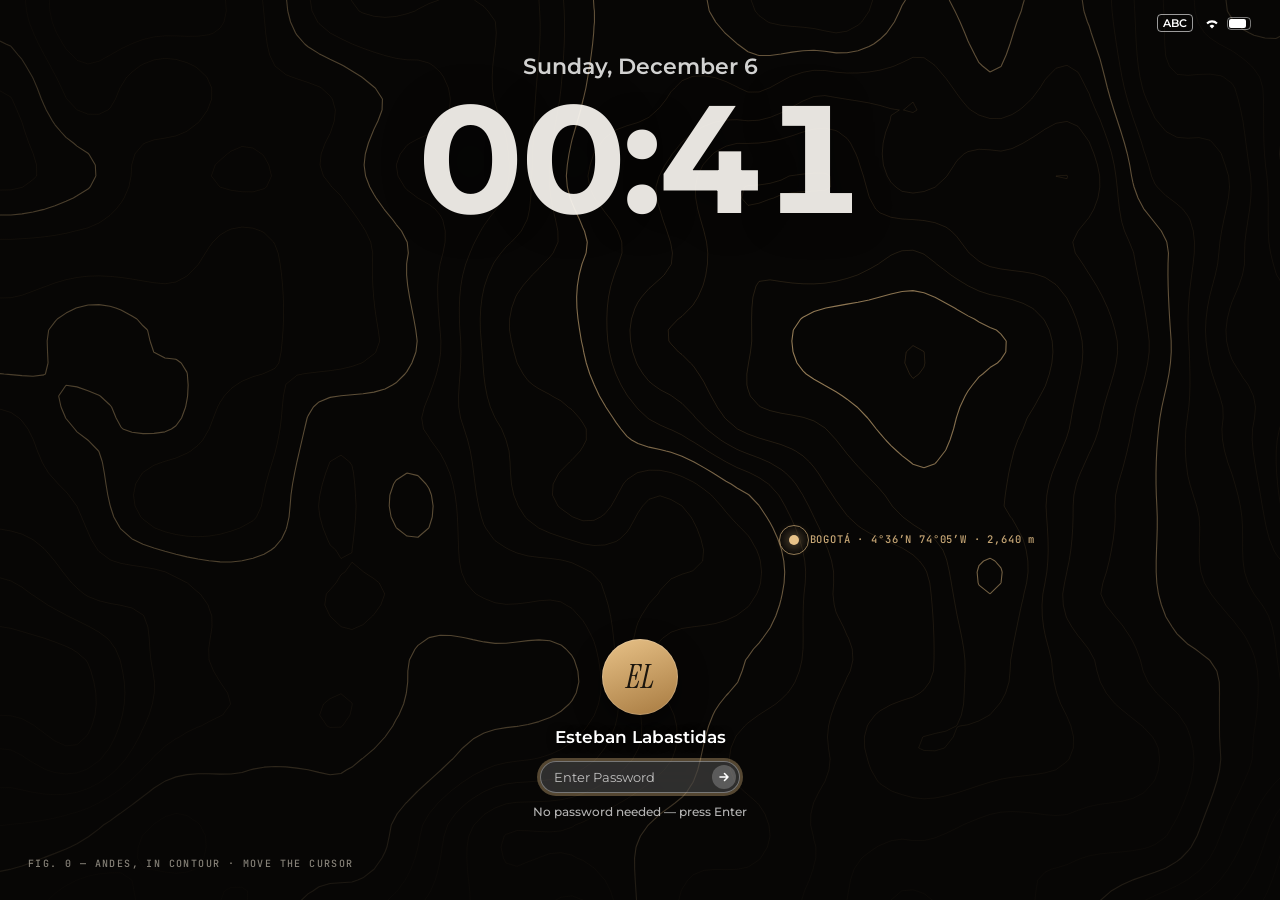
==== index.html @ fd1cfbb1 "feat(os): §2.1 macOS login over Andes contours js/lock.js ports the reference login: value-noise fbm" ====
<!doctype html>
<html lang="en">
<head>
<meta charset="utf-8">
<meta name="viewport" content="width=device-width, initial-scale=1, viewport-fit=cover">
<title>Esteban Labastidas</title>
<meta name="description" content="Esteban Labastidas — economist, banker, builder. Strategy & Investor Relations at Grupo Aval, inflation forecasting research and projects, as a macOS-style desktop.">
<meta name="theme-color" content="#0b0a08">
<link rel="preconnect" href="https://fonts.googleapis.com">
<link rel="preconnect" href="https://fonts.gstatic.com" crossorigin>
<link rel="stylesheet" href="https://fonts.googleapis.com/css2?family=Instrument+Serif:ital@0;1&family=Montserrat:wght@400;500;600;700&family=JetBrains+Mono:wght@400;500&family=Archivo:wdth,wght@100..125,400..700&display=swap">
<script>try{if(sessionStorage.getItem('eos.unlocked'))document.documentElement.classList.add('unlocked')}catch(e){}</script>
<link rel="stylesheet" href="css/os.css">
<link rel="stylesheet" href="css/apps.css">
<script defer src="assets/data/content.js"></script>
<script defer src="js/os.js"></script>
<script defer src="js/wallpaper.js"></script>
<script defer src="js/lock.js"></script>
</head>
<body>

<div class="wall" aria-hidden="true">
  <canvas id="city"></canvas>
  <img id="wallimg" alt="" decoding="async" fetchpriority="low"
    srcset="assets/img/wallpaper-900.webp 900w, assets/img/wallpaper-1440.webp 1440w, assets/img/wallpaper-2560.webp 2560w"
    sizes="100vw" src="assets/img/wallpaper.jpg">
  <div class="wdim"></div>
  <div class="grain" id="grain"></div>
</div>
<p class="wcap">Bogotá · black &amp; white<br>Photo <a href="https://commons.wikimedia.org/wiki/File:Bogot%C3%A1,_Monserrate,_2023-06_CN-02.jpg" target="_blank" rel="noopener">© Steffen Schmitz</a> · <a href="https://creativecommons.org/licenses/by-sa/4.0/" target="_blank" rel="noopener">CC BY-SA 4.0</a></p>

<div class="lock" id="lock" role="dialog" aria-modal="true" aria-label="Login screen. Press Enter to open." tabindex="-1">
  <canvas id="topo" aria-hidden="true"></canvas>
  <div class="lk-vig"></div>
  <div class="lk-mark" id="lkmark" aria-hidden="true"><i></i><span>BOGOTÁ · 4°36′N 74°05′W · 2,640 m</span></div>
  <div class="lk-stat" aria-hidden="true"><span><b class="lk-kb">ABC</b><svg width="16" height="12" viewBox="0 0 16 12"><path d="M8 11.5 5.6 9a3.4 3.4 0 0 1 4.8 0L8 11.5Zm-4.2-4.3L2.3 5.7a8 8 0 0 1 11.4 0l-1.5 1.5a5.9 5.9 0 0 0-8.4 0Z" fill="#fff"/></svg><svg width="27" height="13" viewBox="0 0 27 13"><rect x=".5" y=".5" width="23" height="12" rx="3.5" fill="none" stroke="#fff" opacity=".45"/><rect x="2" y="2" width="17" height="9" rx="2" fill="#fff"/></svg></span></div>
  <div class="lk-clock">
    <p class="lk-date" id="lkdate">—</p>
    <p class="lk-time" id="lktime">--:--</p>
  </div>
  <form class="lk-login" id="lklogin" autocomplete="off">
    <div class="lk-ava" aria-hidden="true">EL</div>
    <p class="lk-name">Esteban Labastidas</p>
    <div class="lk-pw">
      <label for="lkpw" class="sr">Password</label>
      <input id="lkpw" type="password" placeholder="Enter Password" aria-describedby="lkhint">
      <button type="submit" aria-label="Log in"><svg width="12" height="12" viewBox="0 0 12 12" aria-hidden="true"><path d="M2 6h8M6.5 2.5 10 6l-3.5 3.5" fill="none" stroke="currentColor" stroke-width="1.6" stroke-linecap="round" stroke-linejoin="round"/></svg></button>
    </div>
    <p class="lk-hint" id="lkhint">No password needed — press Enter</p>
  </form>
  <p class="lk-cap" aria-hidden="true">fig. 0 — Andes, in contour · move the cursor</p>
</div>

<header class="menubar">
  <div class="l">
    <div class="mb logo" data-menu tabindex="0" role="button" aria-haspopup="menu" aria-label="EL menu">EL
      <div class="menu" role="menu">
        <button data-open="about">About Esteban</button>
        <a data-cv href="assets/docs/CV_Esteban_Labastidas.pdf" target="_blank" rel="noopener">Download CV <kbd>PDF</kbd></a>
        <hr><button data-spot>Search… <kbd>⌘K</kbd></button>
        <hr><button data-closeall>Close all windows</button>
        <hr><button data-lock>Lock Screen <kbd>⌃⌘Q</kbd></button>
      </div>
    </div>
    <nav class="mnav" id="mnav" aria-label="Pages"></nav>
    <div class="mb more" data-menu tabindex="0" role="button" aria-haspopup="menu">Pages ▾
      <div class="menu" id="gomenu" role="menu"></div>
    </div>
  </div>
  <div class="r">
    <span class="st mkt" id="mbmkt"></span>
    <button class="mb st" data-spot aria-label="Search"><svg width="14" height="14" viewBox="0 0 14 14" aria-hidden="true"><circle cx="6" cy="6" r="4.5" fill="none" stroke="currentColor" stroke-width="1.5"/><path d="M9.5 9.5 13 13" stroke="currentColor" stroke-width="1.5" stroke-linecap="round"/></svg></button>
    <span class="st" aria-hidden="true"><svg width="16" height="12" viewBox="0 0 16 12"><path d="M8 11.5 5.6 9a3.4 3.4 0 0 1 4.8 0L8 11.5Zm-4.2-4.3L2.3 5.7a8 8 0 0 1 11.4 0l-1.5 1.5a5.9 5.9 0 0 0-8.4 0Z" fill="currentColor"/></svg></span>
    <span class="st" id="clock">—</span>
  </div>
</header>

<main id="wins"></main>

<div class="home" aria-label="Home screen">
  <div class="hstat"><span id="hclock">—</span><span style="display:flex;gap:6px;align-items:center" aria-hidden="true"><svg width="16" height="12" viewBox="0 0 16 12"><path d="M8 11.5 5.6 9a3.4 3.4 0 0 1 4.8 0L8 11.5Zm-4.2-4.3L2.3 5.7a8 8 0 0 1 11.4 0l-1.5 1.5a5.9 5.9 0 0 0-8.4 0Z" fill="currentColor"/></svg><svg width="25" height="12" viewBox="0 0 27 13"><rect x=".5" y=".5" width="23" height="12" rx="3.5" fill="none" stroke="currentColor" opacity=".5"/><rect x="2" y="2" width="17" height="9" rx="2" fill="currentColor"/></svg></span></div>
  <div class="hwid">
    <h2>Esteban<br><em>Labastidas</em></h2>
    <p>Economist · banker · builder. Strategy &amp; Investor Relations at Grupo Aval, Bogotá.</p>
    <div class="mk" id="hmkt"></div>
  </div>
  <div class="apps" id="happs"></div>
</div>

<nav class="dock" id="dock" aria-label="Dock"></nav>

<div class="hint" id="hint">Every page is in the menu bar and the Dock · search with <kbd>⌘K</kbd></div>

<div class="spot" id="spot" role="dialog" aria-modal="true" aria-label="Search">
  <div class="box">
    <div class="q"><svg width="20" height="20" viewBox="0 0 14 14" aria-hidden="true"><circle cx="6" cy="6" r="4.5" fill="none" stroke="currentColor" stroke-width="1.3"/><path d="M9.5 9.5 13 13" stroke="currentColor" stroke-width="1.3" stroke-linecap="round"/></svg><input id="spotq" placeholder="Search papers, projects, roles…" autocomplete="off" aria-label="Search" aria-controls="spotr"></div>
    <ul id="spotr" role="listbox" aria-label="Results"></ul>
  </div>
</div>

</body>
</html>
---- css/os.css ----
/* estebanOS — desktop shell: tokens, wallpaper, menubar, dock, windows, spotlight, phone home.
   Per-app styles live in apps.css. */
:root{
  --ink:#0b0a08;          /* obsidian ground */
  --ink-2:#14120f;
  --text:#ece5d6;         /* cream */
  --text-2:rgba(236,229,214,.68);
  --text-3:rgba(236,229,214,.44);
  --line:rgba(236,229,214,.10);
  --amber:#c79a5e;
  --amber-hi:#e8c288;
  --ox:#b04a56;
  --navy:#16243d;
  --sage:#5e7766;
  --win:rgba(26,24,21,.82);
  --side:rgba(36,33,29,.62);
  --display:"Instrument Serif", Georgia, serif;
  --ui:"Montserrat", -apple-system, "Helvetica Neue", Arial, sans-serif;
  --mono:"JetBrains Mono", ui-monospace, Menlo, monospace;
  --wide:"Archivo", "Helvetica Neue", Arial, sans-serif;
  color-scheme:dark;
}
*{box-sizing:border-box}
[hidden]{display:none!important}
html,body{height:100%}
body{margin:0;background:var(--ink);color:var(--text);font:13px/1.5 var(--ui);-webkit-font-smoothing:antialiased;overflow:hidden}
a{color:inherit}
button{font:inherit;color:inherit}
:focus-visible{outline:2px solid var(--amber);outline-offset:2px}
::selection{background:var(--amber);color:var(--ink)}
.sr{position:absolute;width:1px;height:1px;overflow:hidden;clip:rect(0 0 0 0)}

/* ── wallpaper: Bogotá in black & white ── */
.wall{position:fixed;inset:0;overflow:hidden;background:#111}
.wall canvas,.wall img{position:absolute;inset:0;width:100%;height:100%;display:block}
.wall img{object-fit:cover;object-position:50% 62%;opacity:0;transition:opacity .4s}
.wall img.on{opacity:1}
.wall .wdim{position:absolute;inset:0;background:
  linear-gradient(180deg,rgba(0,0,0,.55) 0%,rgba(0,0,0,.30) 35%,rgba(0,0,0,.42) 70%,rgba(0,0,0,.72) 100%),
  radial-gradient(120% 90% at 50% 45%,transparent 40%,rgba(0,0,0,.55) 100%)}
.wall .grain{position:absolute;inset:-160px;background-repeat:repeat;pointer-events:none;will-change:transform}
.wcap{position:fixed;z-index:1;margin:0;left:max(18px, env(safe-area-inset-left,0px));bottom:14px;font:500 10px/1.7 var(--mono);letter-spacing:.14em;text-transform:uppercase;color:rgba(255,255,255,.6)}
.wcap a{text-decoration:none;pointer-events:auto}
.wcap a:hover{color:rgba(255,255,255,.75)}

/* ── login: macOS-style, over generative contours of the Andes ── */
.unlocked .lock{display:none}
.lock{position:fixed;inset:0;z-index:9999;background:#070605;overflow:hidden;color:#fff;user-select:none;touch-action:none;outline:none;
  transition:opacity .7s ease, transform .8s cubic-bezier(.2,.8,.2,1), filter .7s}
.lock.up{transform:scale(1.08);opacity:0;filter:blur(8px);pointer-events:none}
.lock canvas{position:absolute;inset:0;width:100%;height:100%}
.lk-vig{position:absolute;inset:0;pointer-events:none;background:radial-gradient(70% 60% at 50% 38%,transparent 0%,rgba(7,6,5,.35) 70%,rgba(7,6,5,.8) 100%)}
.lk-stat{position:absolute;top:0;left:0;right:0;z-index:2;display:flex;justify-content:flex-end;align-items:center;font:600 14px var(--ui);
  padding:calc(14px + env(safe-area-inset-top,0px)) max(26px, env(safe-area-inset-right,0px)) 0 max(26px, env(safe-area-inset-left,0px))}
.lk-stat span{display:flex;gap:7px;align-items:center}
.lk-kb{font:600 11px var(--ui);padding:1px 5px;border-radius:4px;border:1px solid rgba(255,255,255,.6);margin-right:4px}
.lk-clock{position:absolute;z-index:2;left:0;right:0;top:calc(env(safe-area-inset-top,0px) + 6svh);display:grid;justify-items:center;text-align:center}
.lk-date{margin:0 0 2px;font:600 clamp(17px,2.4svh,24px)/1.2 var(--ui);color:rgba(255,255,255,.82)}
.lk-time{margin:0;font:700 min(clamp(88px,17svh,190px),28vw)/1 var(--ui);letter-spacing:-.03em;color:rgba(255,252,246,.9);font-variant-numeric:tabular-nums;text-shadow:0 2px 40px rgba(0,0,0,.4)}
.lk-mark{position:absolute;z-index:1;pointer-events:none}
.lk-mark i{position:absolute;left:-5px;top:-5px;width:10px;height:10px;border-radius:50%;background:var(--amber-hi);box-shadow:0 0 14px var(--amber-hi)}
.lk-mark i::after{content:"";position:absolute;inset:-10px;border-radius:50%;border:1px solid rgba(232,194,136,.6);animation:ring 2.4s ease-out infinite}
@keyframes ring{from{transform:scale(.4);opacity:1}to{transform:scale(2.2);opacity:0}}
.lk-mark span{position:absolute;left:16px;top:-8px;white-space:nowrap;font:500 10.5px var(--mono);letter-spacing:.08em;color:rgba(232,194,136,.85)}
.lk-cap{position:absolute;z-index:2;left:max(28px, env(safe-area-inset-left,0px));bottom:calc(30px + env(safe-area-inset-bottom,0px));margin:0;font:500 10px var(--mono);letter-spacing:.14em;color:rgba(236,229,214,.55);text-transform:uppercase}
.lk-login{position:absolute;z-index:2;left:50%;bottom:calc(9svh + env(safe-area-inset-bottom,0px));transform:translateX(-50%);display:grid;justify-items:center;gap:10px;margin:0}
.lk-ava{width:76px;height:76px;border-radius:50%;display:grid;place-items:center;font:italic 400 32px/1 var(--display);color:#1b150d;
  background:linear-gradient(160deg,#e8c288,#a77a40);box-shadow:0 0 0 1px rgba(255,255,255,.18) inset,0 10px 30px rgba(0,0,0,.45)}
.lk-name{margin:2px 0 4px;font:600 17px var(--ui);text-shadow:0 1px 8px rgba(0,0,0,.6)}
.lk-pw{position:relative;width:200px}
.lk-pw input{all:unset;box-sizing:border-box;width:100%;height:32px;padding:0 38px 0 14px;border-radius:16px;font:400 13px var(--ui);color:#fff;
  background:rgba(255,255,255,.16);backdrop-filter:blur(20px);-webkit-backdrop-filter:blur(20px);box-shadow:0 0 0 1px rgba(255,255,255,.12) inset}
.lk-pw input::placeholder{color:rgba(255,255,255,.7)}
.lk-pw input:focus{box-shadow:0 0 0 1px rgba(255,255,255,.35) inset,0 0 0 3px rgba(232,194,136,.35)}
.lk-pw button{all:unset;position:absolute;right:4px;top:4px;width:24px;height:24px;border-radius:50%;display:grid;place-items:center;cursor:pointer;
  background:rgba(255,255,255,.22);color:#fff}
.lk-pw button:hover{background:rgba(255,255,255,.35)}
.lk-pw button:focus-visible{outline:2px solid var(--amber-hi)}
.lk-hint{margin:2px 0 0;font:500 11.5px var(--ui);color:rgba(255,255,255,.7)}
@media (max-width:899px){ .lk-cap{display:none} }

/* ── menubar ── */
.menubar{position:fixed;top:0;left:0;right:0;z-index:900;height:28px;display:flex;align-items:center;justify-content:space-between;gap:12px;
  padding-left:max(14px, env(safe-area-inset-left,0px));padding-right:max(14px, env(safe-area-inset-right,0px));padding-top:env(safe-area-inset-top,0px);box-sizing:content-box;
  background:rgba(20,18,15,.55);backdrop-filter:blur(30px) saturate(1.6);-webkit-backdrop-filter:blur(30px) saturate(1.6);font-size:13px;font-weight:500}
.menubar .l,.menubar .r{display:flex;align-items:center;gap:2px;white-space:nowrap}
.mb{background:none;border:0;padding:3px 9px;border-radius:5px;cursor:default;position:relative}
.mb:hover,.mb.open{background:rgba(255,255,255,.12)}
.mb.logo{font-family:var(--display);font-style:italic;font-size:17px;line-height:1;padding:2px 10px;color:var(--amber-hi)}
.mb.logo .menu{font:400 13px/1.5 var(--ui);color:var(--text)}
.menu{position:absolute;top:26px;left:0;min-width:230px;padding:5px;border-radius:9px;background:rgba(36,33,29,.9);backdrop-filter:blur(30px);-webkit-backdrop-filter:blur(30px);
  border:1px solid rgba(255,255,255,.1);box-shadow:0 20px 50px rgba(0,0,0,.5);display:none;text-align:left;font-weight:400}
.mb.open .menu{display:block}
.menu a,.menu button{display:flex;justify-content:space-between;gap:20px;width:100%;padding:4px 10px;border-radius:5px;text-decoration:none;background:none;border:0;cursor:default;text-align:left}
.menu a:hover,.menu button:hover,.menu a:focus-visible,.menu button:focus-visible{background:var(--amber);color:var(--ink);outline:none}
.menu kbd{font:inherit;opacity:.55}
.menu hr{border:0;border-top:1px solid rgba(255,255,255,.1);margin:4px 6px}
.menubar .r .st{padding:3px 8px;display:flex;align-items:center;gap:6px}
.menubar .r .mkt{font:500 11.5px var(--mono);color:var(--text-2)}
.menubar .r .mkt b{color:var(--amber-hi);font-weight:500}
.mnav{display:flex;align-items:center;gap:0}
.mnav .mb{font-weight:500;color:rgba(236,229,214,.86)}
.mnav .mb.cur{font-weight:700;color:var(--text)}
.mb.more{display:none}
@media (max-width:1240px){ .mnav{display:none} .mb.more{display:block} }
@media (max-width:1180px){ .menubar .r .mkt{display:none} }

/* ── dock ── */
.dock{position:fixed;left:50%;bottom:calc(8px + env(safe-area-inset-bottom,0px));transform:translateX(-50%);z-index:800;display:flex;align-items:flex-end;gap:6px;
  padding:6px 8px;border-radius:20px;background:rgba(40,36,31,.38);backdrop-filter:blur(30px) saturate(1.6);-webkit-backdrop-filter:blur(30px) saturate(1.6);border:1px solid rgba(255,255,255,.1)}
.dk{all:unset;position:relative;width:52px;height:52px;cursor:default;transition:width .18s,height .18s,transform .18s;transform-origin:bottom}
.dk .ic{width:100%;height:100%}
.dk:hover{transform:translateY(-10px) scale(1.25)}
.dk:hover + .dk,.dk:has(+ .dk:hover){transform:translateY(-4px) scale(1.1)}
.dk .tip{position:absolute;bottom:70px;left:50%;transform:translateX(-50%);padding:4px 10px;border-radius:6px;background:rgba(36,33,29,.92);border:1px solid rgba(255,255,255,.12);
  font-size:12px;font-weight:500;white-space:nowrap;opacity:0;pointer-events:none;transition:opacity .12s}
.dk:hover .tip,.dk:focus-visible .tip{opacity:1}
.dk:focus-visible{outline:2px solid var(--amber);outline-offset:3px;border-radius:12px}
.dk.run::after{content:"";position:absolute;left:50%;bottom:-5px;width:4px;height:4px;margin-left:-2px;border-radius:50%;background:rgba(255,255,255,.85)}
.dk.bounce{animation:bounce .6s}
@keyframes bounce{30%{transform:translateY(-16px)}60%{transform:translateY(0)}80%{transform:translateY(-6px)}}
.dock .sep{width:1px;align-self:stretch;margin:6px 4px;background:rgba(255,255,255,.18)}

/* app icons (squircles) */
.ic{display:grid;place-items:center;border-radius:23%;position:relative;overflow:hidden;box-shadow:0 1px 0 rgba(255,255,255,.18) inset,0 6px 14px rgba(0,0,0,.35)}
.ic::after{content:"";position:absolute;inset:0;background:linear-gradient(180deg,rgba(255,255,255,.18),transparent 45%)}
.ic svg{position:relative;z-index:1;width:58%;height:58%}
.ic .t{position:relative;z-index:1;font-family:var(--display);font-style:italic;line-height:1}
.i-about{background:linear-gradient(160deg,#e3c08a,#a77a40)}
.i-res{background:linear-gradient(160deg,#f3ece0,#cfc4ae)}
.i-proj{background:linear-gradient(160deg,#3a6fd8,#1d3f8f)}
.i-path{background:linear-gradient(160deg,#f7f3ea,#dcd3c2)}
.i-notes{background:linear-gradient(160deg,#fbe39a,#e4b84c)}
.i-photos{background:linear-gradient(160deg,#fff,#e6e1d8)}
.i-act{background:linear-gradient(160deg,#c45a63,#7d2a34)}
.i-safari{background:linear-gradient(160deg,#e9eef7,#bfcbe0)}
.i-mail{background:linear-gradient(160deg,#5aa0ff,#1f5fd6)}
.i-term{background:linear-gradient(160deg,#2a2a2a,#0e0e0e)}
.i-mkt{background:linear-gradient(160deg,#1d1a16,#000)}

/* ── windows ── */
#wins{position:fixed;inset:28px 0 0 0;z-index:10;pointer-events:none}
.win{position:absolute;pointer-events:auto;display:flex;flex-direction:column;border-radius:12px;overflow:hidden;min-width:320px;min-height:220px;
  background:var(--win);backdrop-filter:blur(40px) saturate(1.5);-webkit-backdrop-filter:blur(40px) saturate(1.5);
  border:1px solid rgba(255,255,255,.1);box-shadow:0 0 0 .5px rgba(0,0,0,.8),0 28px 80px rgba(0,0,0,.55);
  transition:transform .26s cubic-bezier(.2,.9,.3,1.1),opacity .2s;transform-origin:50% 100%}
.win.opening{transform:scale(.6) translateY(80px);opacity:0}
.win.closing{transform:scale(.85);opacity:0}
.win.max{left:0!important;top:0!important;width:100%!important;height:calc(100% - 78px)!important;border-radius:0}
.win:not(.front){filter:saturate(.85)}
.win:not(.front) .lights b{background:#4a463f!important}
.tb{flex:none;height:44px;display:flex;align-items:center;gap:12px;padding:0 14px;border-bottom:1px solid rgba(0,0,0,.45);user-select:none;touch-action:none;
  background:rgba(255,255,255,.03)}
.lights{display:flex;gap:8px}
.lights b{width:12px;height:12px;border-radius:50%;cursor:default;display:grid;place-items:center;font-size:9px;line-height:1;color:transparent}
.lights b:nth-child(1){background:#ff5f57} .lights b:nth-child(2){background:#febc2e} .lights b:nth-child(3){background:#28c840}
.lights:hover b{color:rgba(0,0,0,.6)}
.tb .ttl{flex:1;text-align:center;font-weight:600;font-size:13px;color:var(--text-2);white-space:nowrap;overflow:hidden;text-overflow:ellipsis;margin-right:56px}
.tb .back{display:none}

/* ── spotlight ── */
.spot{position:fixed;inset:0;z-index:950;display:none;background:rgba(0,0,0,.2)}
.spot.on{display:block}
.spot .box{position:absolute;left:50%;top:18%;transform:translateX(-50%);width:min(640px,calc(100vw - 32px));border-radius:14px;overflow:hidden;
  background:rgba(36,33,29,.86);backdrop-filter:blur(40px) saturate(1.6);-webkit-backdrop-filter:blur(40px) saturate(1.6);border:1px solid rgba(255,255,255,.12);box-shadow:0 30px 90px rgba(0,0,0,.6)}
.spot .q{display:flex;align-items:center;gap:12px;padding:14px 18px}
.spot input{all:unset;flex:1;font:400 22px var(--ui);color:var(--text)}
.spot ul{list-style:none;margin:0;padding:6px;max-height:360px;overflow:auto;border-top:1px solid rgba(255,255,255,.08)}
.spot li button{all:unset;display:grid;grid-template-columns:28px 1fr auto;gap:12px;align-items:center;width:calc(100% - 20px);padding:7px 10px;border-radius:8px;cursor:default}
.spot li button.on{background:#2f5ec4}
.spot li .ic{width:28px;height:28px;box-shadow:none}
.spot li small{color:var(--text-2);font-size:11.5px}

.hint{position:fixed;left:50%;bottom:92px;transform:translateX(-50%);z-index:5;font-size:12px;color:var(--text-2);background:rgba(36,33,29,.5);
  backdrop-filter:blur(20px);-webkit-backdrop-filter:blur(20px);padding:7px 14px;border-radius:99px;border:1px solid rgba(255,255,255,.08);white-space:nowrap;transition:opacity .4s}
.hint kbd{font:500 11px var(--mono);padding:1px 5px;border-radius:4px;background:rgba(255,255,255,.1)}

/* shared market figures (phone home widget) */
.mk{display:grid;grid-template-columns:repeat(3,1fr);gap:8px}
.mk div{display:grid;gap:3px}
.mk small{font:500 10px var(--mono);color:var(--text-2);letter-spacing:.06em}
.mk b{font:600 21px/1 var(--wide);letter-spacing:-.02em;font-variant-numeric:tabular-nums}
.mk em{font:500 10px var(--mono);font-style:normal;color:var(--amber-hi)}

/* ── phone: iOS home screen ── */
.home{display:none}
@media (max-width:899px){
  .menubar,.hint,.wcap{display:none}
  .home{display:block;position:fixed;inset:0;z-index:2;overflow:auto;padding-top:calc(54px + env(safe-area-inset-top,0px));padding-bottom:120px;
    padding-left:max(18px, env(safe-area-inset-left,0px));padding-right:max(18px, env(safe-area-inset-right,0px))}
  .hstat{position:fixed;top:0;left:0;right:0;z-index:3;display:flex;justify-content:space-between;align-items:center;padding:calc(12px + env(safe-area-inset-top,0px)) 26px 8px;font:600 15px var(--ui)}
  .hwid{border-radius:22px;padding:16px;margin-bottom:22px;background:rgba(36,33,29,.45);backdrop-filter:blur(28px);-webkit-backdrop-filter:blur(28px);border:1px solid rgba(255,255,255,.08)}
  .hwid h2{margin:0;font:400 38px/.95 var(--display)} .hwid h2 em{color:var(--amber)}
  .hwid p{margin:8px 0 12px;color:var(--text-2);font-size:12.5px}
  .apps{display:grid;grid-template-columns:repeat(4,1fr);gap:20px 10px}
  .ha{all:unset;display:grid;justify-items:center;gap:6px;font-size:11px;font-weight:500;text-align:center}
  .ha .ic{width:62px;height:62px}
  .dock{left:12px;right:12px;transform:none;justify-content:space-around;border-radius:30px;padding:10px}
  .dock .dk{width:58px;height:58px} .dock .dk:hover{transform:none} .dock .tip{display:none}
  .dock .dk.mobhide,.dock .sep{display:none}
  #wins{inset:0;z-index:20}
  .win{left:0!important;top:0!important;width:100%!important;height:100%!important;border-radius:0;border:0;padding-top:env(safe-area-inset-top,0px);background:rgba(20,18,15,.97)}
  .win.opening{transform:scale(.4);opacity:0;transform-origin:50% 60%}
  .lights{display:none}
  .tb .back{display:inline-flex;all:unset;color:var(--amber-hi);font-size:15px;font-weight:500;cursor:pointer;padding:6px 0}
  .tb .ttl{margin-right:40px}
  body.app-open .dock{display:none}
}
@media (prefers-reduced-motion:reduce){*{animation:none!important;transition:none!important}}
---- css/apps.css ----
/* estebanOS — per-app styles (window bodies). Shell styles live in os.css. */
.wb{flex:1;min-height:0;display:flex}
.scroll{overflow:auto;min-height:0;min-width:0}
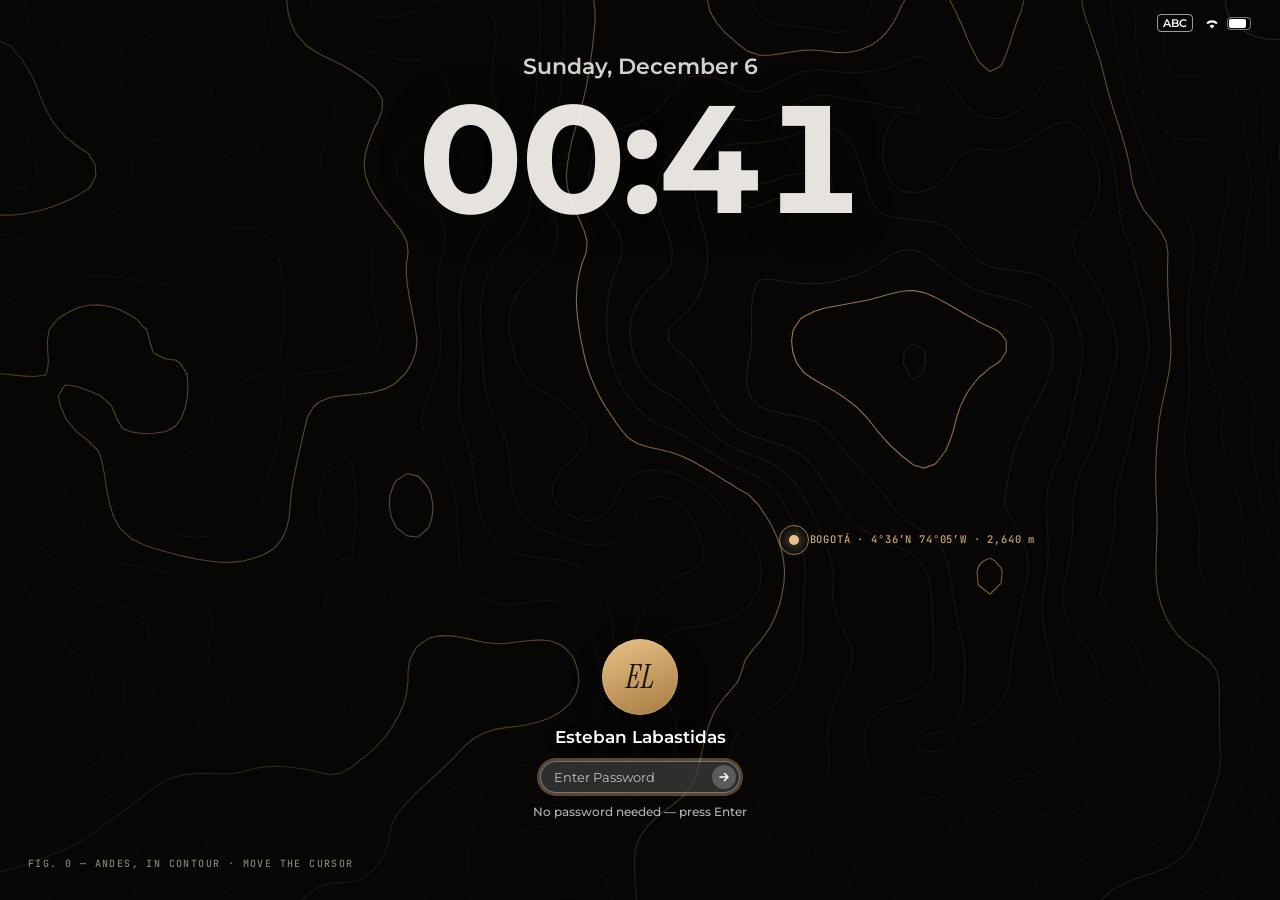
==== commit a3bfd3f2: "feat(apps): §2/§2.2 port the 11 apps, Markets, portrait and Spotlight One module per app in js/apps/" ====
--- a/index.html
+++ b/index.html
@@ -15,6 +15,18 @@
 <script defer src="assets/data/content.js"></script>
 <script defer src="js/os.js"></script>
 <script defer src="js/wallpaper.js"></script>
+<script defer src="js/apps/about.js"></script>
+<script defer src="js/apps/research.js"></script>
+<script defer src="js/apps/projects.js"></script>
+<script defer src="js/apps/path.js"></script>
+<script defer src="js/apps/notes.js"></script>
+<script defer src="js/apps/photos.js"></script>
+<script defer src="js/apps/markets.js"></script>
+<script defer src="js/apps/activity.js"></script>
+<script defer src="js/apps/safari.js"></script>
+<script defer src="js/apps/mail.js"></script>
+<script defer src="js/apps/term.js"></script>
+<script defer src="js/portrait.js"></script>
 <script defer src="js/lock.js"></script>
 </head>
 <body>
--- a/css/apps.css
+++ b/css/apps.css
@@ -1,3 +1,176 @@
 /* estebanOS — per-app styles (window bodies). Shell styles live in os.css. */
 .wb{flex:1;min-height:0;display:flex}
 .scroll{overflow:auto;min-height:0;min-width:0}
+.side{flex:none;width:200px;background:var(--side);border-right:1px solid rgba(0,0,0,.4);padding:12px 8px;overflow:auto}
+.side h5{margin:10px 8px 4px;font:600 10.5px/1 var(--ui);color:var(--text-2);letter-spacing:.04em}
+.side button{all:unset;display:flex;justify-content:space-between;width:calc(100% - 20px);padding:5px 10px;border-radius:6px;cursor:default;font-size:13px}
+.side button span{color:var(--text-2);font-size:11.5px}
+.side button.on{background:rgba(255,255,255,.12)}
+.side button:hover:not(.on){background:rgba(255,255,255,.05)}
+.side button:focus-visible{outline:2px solid var(--amber)}
+.chip{display:inline-block;font:500 9.5px/1 var(--mono);letter-spacing:.12em;text-transform:uppercase;padding:4px 7px;border-radius:4px;border:1px solid}
+.c-rev{color:var(--amber-hi);border-color:rgba(232,194,136,.5)} .c-ssrn{color:var(--text);border-color:var(--text-3)} .c-prog{color:var(--text-2);border-color:var(--line)}
+.c-pub{color:var(--ink);background:var(--amber);border-color:var(--amber)} .c-wp{color:#e08891;border-color:rgba(224,136,145,.45)} .c-desk{color:#9fc2ad;border-color:rgba(159,194,173,.4)}
+.btn{all:unset;cursor:default;display:inline-flex;align-items:center;gap:6px;padding:6px 12px;border-radius:7px;background:rgba(255,255,255,.08);border:1px solid rgba(255,255,255,.08);font-size:12px;font-weight:500}
+.btn:hover{background:rgba(255,255,255,.14)}
+.btn:focus-visible{outline:2px solid var(--amber);outline-offset:2px}
+.btn.pri{background:var(--amber);color:var(--ink);border-color:var(--amber)}
+.btn.pri:hover{background:var(--amber-hi)}
+
+/* about */
+.about{display:grid;grid-template-columns:minmax(0,300px) minmax(0,1fr);gap:28px;padding:26px 28px 28px;align-items:start}
+.pframe{position:relative;aspect-ratio:4/5;border-radius:8px;overflow:hidden;background:#0b0a08;box-shadow:0 0 0 1px var(--line)}
+.pframe canvas{position:absolute;inset:0;width:100%;height:100%}
+.pctl{display:flex;gap:6px;margin-top:10px}
+.about h2{margin:0;font:400 54px/.92 var(--display);letter-spacing:-.015em}
+.about h2 em{color:var(--amber)}
+.kicker{margin:14px 0 18px;font:500 11.5px/1 var(--wide);font-stretch:125%;font-variation-settings:"wdth" 125;letter-spacing:.32em;text-transform:uppercase;color:var(--amber);display:flex;align-items:center;gap:12px}
+.kicker::after{content:"";width:56px;height:1px;background:rgba(199,154,94,.4)}
+.thesis{font:italic 400 20px/1.35 var(--display);color:var(--text);margin:0 0 20px;max-width:46ch}
+.meta{display:grid;grid-template-columns:repeat(2,minmax(0,1fr));gap:14px 22px;margin:0 0 18px;padding:16px 0;border-top:1px solid var(--line);border-bottom:1px solid var(--line)}
+.meta dt{font:500 10px/1 var(--mono);letter-spacing:.14em;text-transform:uppercase;color:var(--amber);margin-bottom:5px}
+.meta dd{margin:0;font-size:12.5px;line-height:1.45}
+.bio{color:var(--text-2);margin:0 0 14px;max-width:62ch}
+.bio em{color:var(--text);font-style:normal;font-weight:600}
+.tags{display:flex;flex-wrap:wrap;gap:6px;margin:0 0 18px}
+.tags span{font-size:11px;padding:3px 9px;border-radius:99px;border:1px solid var(--line);color:var(--text-2)}
+.acts{display:flex;flex-wrap:wrap;gap:8px}
+
+/* research */
+.list{flex:none;width:330px;border-right:1px solid rgba(0,0,0,.4);overflow:auto}
+.row{all:unset;display:block;width:100%;box-sizing:border-box;padding:12px 16px;border-bottom:1px solid var(--line);cursor:default}
+.row.on{background:rgba(199,154,94,.16)}
+.row:hover:not(.on){background:rgba(255,255,255,.04)}
+.row:focus-visible{outline:2px solid var(--amber);outline-offset:-2px}
+.row .h{display:flex;justify-content:space-between;align-items:center;gap:8px;margin-bottom:5px;font:500 10.5px var(--mono);color:var(--text-2);letter-spacing:.06em}
+.row .t{font:400 17px/1.2 var(--display)}
+.row .s{font-size:11.5px;color:var(--text-2);margin-top:3px;display:-webkit-box;-webkit-line-clamp:2;-webkit-box-orient:vertical;overflow:hidden}
+.detail{flex:1;padding:26px 30px 32px}
+.detail .h{display:flex;gap:10px;align-items:center;margin-bottom:14px;font:500 11px var(--mono);color:var(--text-2);letter-spacing:.08em}
+.detail h3{margin:0 0 8px;font:400 32px/1.08 var(--display);letter-spacing:-.01em;text-wrap:balance}
+.detail .sub{font:italic 400 17px/1.35 var(--display);color:var(--text-2);margin:0 0 12px}
+.detail .venue{font-size:12.5px;color:var(--amber-hi);margin:0 0 18px}
+.detail .abs{font-size:14px;line-height:1.75;color:#d9d1c1;max-width:64ch;margin:0 0 18px}
+.detail .tg{font:500 10.5px/1.6 var(--mono);letter-spacing:.12em;color:var(--text-2);text-transform:uppercase;margin:0 0 18px}
+
+/* projects (finder) */
+.grid{display:grid;grid-template-columns:repeat(auto-fill,minmax(118px,1fr));gap:8px;padding:16px;align-content:start}
+.fi{all:unset;display:grid;justify-items:center;gap:8px;padding:12px 6px 10px;border-radius:8px;text-align:center;font-size:12px;line-height:1.3;cursor:default}
+.fi.on{background:rgba(255,255,255,.1)}
+.fi.on .nm{background:#2f5ec4;border-radius:4px;padding:0 5px}
+.fi:focus-visible{outline:2px solid var(--amber)}
+.fi svg{width:64px;height:52px}
+.pdet{border-top:1px solid rgba(0,0,0,.45);background:rgba(0,0,0,.18);padding:16px 20px 18px;flex:none;max-height:46%;overflow:auto}
+.pdet .no{font:500 10.5px var(--mono);color:var(--text-2);letter-spacing:.1em}
+.pdet h3{margin:4px 0 4px;font:400 26px/1.1 var(--display)}
+.pdet .tg{font:500 10px/1.6 var(--mono);letter-spacing:.12em;color:var(--amber);text-transform:uppercase;margin-bottom:8px}
+.pdet p{margin:0;color:#d9d1c1;font-size:13px;line-height:1.7;max-width:80ch}
+.pdet a{color:var(--amber-hi)}
+.live{display:inline-flex;align-items:center;gap:5px;font:500 9.5px/1 var(--mono);letter-spacing:.12em;color:var(--amber-hi);margin-left:6px;vertical-align:3px;text-transform:uppercase}
+.live::before{content:"";width:6px;height:6px;border-radius:50%;background:var(--amber-hi);box-shadow:0 0 8px var(--amber-hi)}
+
+/* path (document) */
+.doc{background:#ede6d3;color:#1d1a15;flex:1}
+.page{max-width:760px;margin:0 auto;padding:44px 48px 60px}
+.page .eb{font:500 10.5px var(--mono);letter-spacing:.18em;text-transform:uppercase;color:#6b614f}
+.page h2{margin:6px 0 24px;font:400 46px/1 var(--display);letter-spacing:-.015em}
+.page h2 em{color:#8b2332}
+.page h3{margin:34px 0 4px;font:500 10.5px var(--mono);letter-spacing:.18em;text-transform:uppercase;color:#8b2332;border-bottom:1.5px solid #1d1a15;padding-bottom:8px}
+.job{display:grid;grid-template-columns:132px minmax(0,1fr);gap:18px;padding:16px 0;border-bottom:1px solid #d4cab4}
+.job .d{font:500 11px/1.5 var(--mono);color:#6b614f}
+.job h4{margin:0;font:400 21px/1.2 var(--display)}
+.job .o{font-style:italic;color:#5a5244;font-size:13px;margin:2px 0 6px}
+.job p{margin:0;font-size:13px;line-height:1.7;color:#3b352b}
+.pill4{display:grid;grid-template-columns:repeat(2,minmax(0,1fr));gap:0 24px}
+.pill4 div{padding:14px 0;border-bottom:1px solid #d4cab4}
+.pill4 b{font:400 22px/1.1 var(--display)} .pill4 b i{color:#8b2332;margin-right:6px}
+.pill4 p{margin:4px 0 6px;font-size:13px;line-height:1.6;color:#3b352b}
+.pill4 small{font:500 9.5px var(--mono);letter-spacing:.12em;color:#6b614f}
+
+/* notes */
+.nlist{flex:none;width:250px;border-right:1px solid rgba(0,0,0,.4);background:rgba(255,255,255,.02);overflow:auto}
+.nlist .row .t{font:600 13px/1.3 var(--ui)}
+.nlist .row.on{background:#e4b84c33}
+.note{flex:1;padding:30px 36px;background:linear-gradient(transparent 31px, rgba(236,229,214,.04) 32px) 0 0/100% 32px}
+.note .d{text-align:center;font-size:11.5px;color:var(--text-2);margin-bottom:18px}
+.note h3{margin:0 0 14px;font:700 24px/1.2 var(--ui);letter-spacing:-.01em}
+.note p{font-size:14.5px;line-height:1.75;color:#ddd5c5;max-width:60ch}
+.note .stats{font:500 11px var(--mono);color:var(--amber-hi);margin:16px 0}
+
+/* photos */
+.pgrid{display:grid;grid-template-columns:repeat(2,minmax(0,1fr));gap:4px;padding:4px}
+.pgrid button{all:unset;position:relative;aspect-ratio:4/3;overflow:hidden;cursor:default;border-radius:3px}
+.pgrid button:focus-visible{outline:2px solid var(--amber);outline-offset:-2px}
+.pgrid img{width:100%;height:100%;object-fit:cover;transition:transform .5s}
+.pgrid button:hover img{transform:scale(1.04)}
+.pgrid button span{position:absolute;left:0;right:0;bottom:0;padding:24px 12px 10px;background:linear-gradient(transparent,rgba(0,0,0,.75));font:400 17px/1.15 var(--display)}
+.pview{flex:1;display:flex;flex-direction:column;min-height:0;background:#000}
+.pview .im{flex:1;min-height:0;display:grid;place-items:center;padding:10px}
+.pview img{max-width:100%;max-height:100%;object-fit:contain}
+.pview .cap{padding:12px 18px 14px;background:rgba(20,18,15,.9);display:flex;gap:18px;align-items:flex-start;justify-content:space-between}
+.pview .cap h4{margin:0;font:400 20px/1.15 var(--display)}
+.pview .cap small{font:500 10px var(--mono);letter-spacing:.12em;color:var(--amber)}
+.pview .cap p{margin:4px 0 0;color:var(--text-2);font-size:12.5px;max-width:70ch}
+
+/* markets */
+.mkchart{flex:1;position:relative;min-width:0;min-height:260px;background:#070605}
+.mkchart canvas{position:absolute;inset:0;width:100%;height:100%}
+.mkside{flex:none;width:200px;border-left:1px solid rgba(0,0,0,.5);background:#0b0a08;padding:14px 14px 16px;overflow:auto;font-family:var(--mono)}
+.mkside h5{margin:0 0 10px;font:600 10px var(--mono);letter-spacing:.14em;color:#f2a24a}
+.mkside div{padding:8px 0;border-top:1px solid rgba(242,162,74,.15);display:grid;gap:2px}
+.mkside span{font-size:10.5px;color:var(--text-2)} .mkside b{font-size:17px;font-weight:500;color:var(--text)} .mkside em{font-style:normal;font-size:10px;color:#f2a24a}
+.mkside p{margin:12px 0 0;font:400 11px/1.5 var(--ui);color:var(--text-2)}
+
+/* activity */
+.tl{padding:22px 26px 30px;max-width:720px}
+.tl h3{margin:0 0 16px;font:400 32px/1 var(--display)}
+.tl ol{list-style:none;margin:0;padding:0;border-left:1px solid var(--line)}
+.tl li{position:relative;padding:0 0 18px 22px}
+.tl li::before{content:"";position:absolute;left:-4px;top:6px;width:7px;height:7px;border-radius:50%;background:var(--amber)}
+.tl .d{font:500 10.5px var(--mono);letter-spacing:.14em;color:var(--amber)}
+.tl p{margin:3px 0 0;color:#d9d1c1;font-size:13.5px;line-height:1.65}
+.tl a{color:var(--amber-hi)}
+
+/* safari */
+.sbar{flex:none;display:flex;align-items:center;gap:10px;padding:8px 14px;border-bottom:1px solid rgba(0,0,0,.45)}
+.sbar .url{flex:1;max-width:460px;margin:0 auto;padding:5px 12px;border-radius:7px;background:rgba(255,255,255,.07);text-align:center;font-size:12px;color:var(--text-2)}
+.fav{padding:34px 40px}
+.fav h3{margin:0 0 18px;font:700 20px var(--ui)}
+.fav .g{display:grid;grid-template-columns:repeat(auto-fill,minmax(96px,1fr));gap:22px 14px}
+.fav a{display:grid;justify-items:center;gap:8px;text-decoration:none;font-size:11.5px;text-align:center;line-height:1.3}
+.fav a i{width:64px;height:64px;border-radius:14px;display:grid;place-items:center;font:600 22px var(--ui);font-style:normal;background:rgba(255,255,255,.08);box-shadow:0 0 0 1px rgba(255,255,255,.06) inset}
+.fav a:hover i{background:rgba(255,255,255,.16)}
+
+/* mail */
+.mail{flex:1;display:flex;flex-direction:column}
+.mail .f{display:grid;grid-template-columns:70px minmax(0,1fr) auto;gap:10px;align-items:center;padding:10px 18px;border-bottom:1px solid var(--line);font-size:13px}
+.mail .f label{color:var(--text-2)}
+.mail input,.mail textarea{all:unset;font:inherit;color:var(--text);min-width:0}
+.mail textarea{flex:1;padding:16px 18px;line-height:1.6;white-space:pre-wrap}
+.mail .foot{display:flex;flex-wrap:wrap;gap:8px;align-items:center;justify-content:space-between;padding:12px 18px;border-top:1px solid var(--line)}
+.mail .foot small{color:var(--text-2);max-width:46ch}
+
+/* terminal */
+.term{flex:1;background:#0d0c0a;font:12.5px/1.6 var(--mono);padding:12px 14px;color:#d8d0c0;overflow:auto}
+.term .p{color:var(--amber)} .term .k{color:var(--amber-hi)} .term .m{color:var(--text-2)}
+.term .in{display:flex;gap:8px} .term input{all:unset;flex:1;caret-color:var(--amber);min-width:0}
+
+/* ── phone ── */
+@media (max-width:899px){
+  .wb{flex-direction:column}
+  .side{width:auto;display:flex;gap:4px;overflow-x:auto;padding:8px;border-right:0;border-bottom:1px solid rgba(0,0,0,.4)}
+  .side h5{display:none} .side button{width:auto;white-space:nowrap;flex:none}
+  .list,.nlist{width:auto;max-height:40%;border-right:0;border-bottom:1px solid rgba(0,0,0,.4)}
+  .about{grid-template-columns:1fr;padding:18px}
+  .pframe{max-width:320px}
+  .about h2{font-size:44px}
+  .meta{grid-template-columns:1fr}
+  .detail{padding:18px}
+  .page{padding:28px 20px 40px}
+  .job{grid-template-columns:1fr;gap:4px}
+  .pill4{grid-template-columns:1fr}
+  .pgrid{grid-template-columns:1fr}
+  .mail .f{grid-template-columns:56px minmax(0,1fr) auto}
+  .kicker{letter-spacing:.18em;flex-wrap:wrap} .kicker::after{display:none}
+  .mkside{width:auto;border-left:0;border-top:1px solid rgba(0,0,0,.5)}
+}
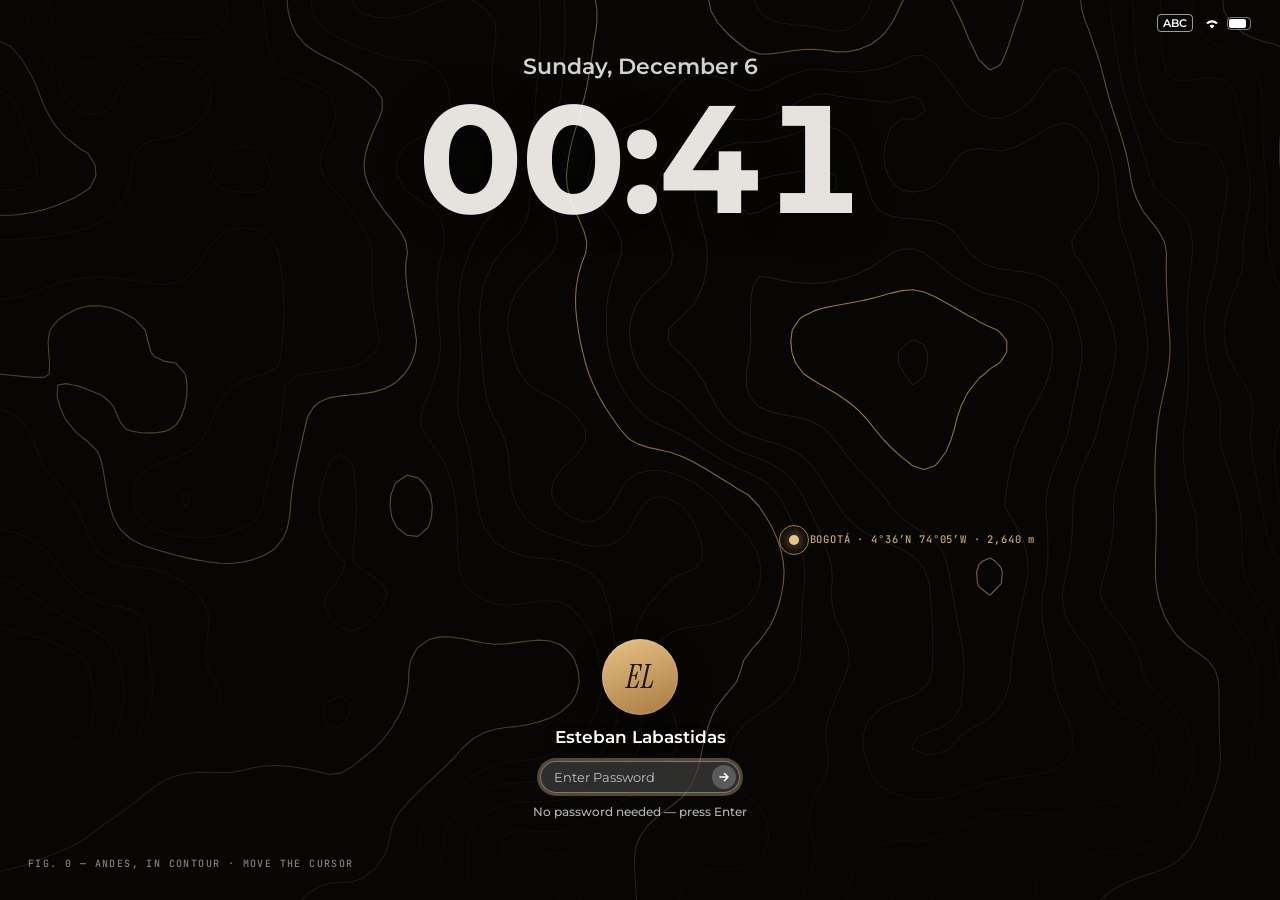
==== commit 73176c23: "perf: §3 fluidity — window manager, blur, portrait atlas, loading Windows: rect state {x,y,w,h} plac" ====
--- a/index.html
+++ b/index.html
@@ -6,9 +6,12 @@
 <title>Esteban Labastidas</title>
 <meta name="description" content="Esteban Labastidas — economist, banker, builder. Strategy & Investor Relations at Grupo Aval, inflation forecasting research and projects, as a macOS-style desktop.">
 <meta name="theme-color" content="#0b0a08">
+<link rel="icon" href="data:image/svg+xml,%3Csvg xmlns=%22http://www.w3.org/2000/svg%22 viewBox=%220 0 64 64%22%3E%3Crect width=%2264%22 height=%2264%22 rx=%2215%22 fill=%22%23c79a5e%22/%3E%3Ctext x=%2232%22 y=%2243%22 text-anchor=%22middle%22 font-family=%22Georgia,serif%22 font-style=%22italic%22 font-size=%2230%22 fill=%22%231b150d%22%3EEL%3C/text%3E%3C/svg%3E">
 <link rel="preconnect" href="https://fonts.googleapis.com">
 <link rel="preconnect" href="https://fonts.gstatic.com" crossorigin>
-<link rel="stylesheet" href="https://fonts.googleapis.com/css2?family=Instrument+Serif:ital@0;1&family=Montserrat:wght@400;500;600;700&family=JetBrains+Mono:wght@400;500&family=Archivo:wdth,wght@100..125,400..700&display=swap">
+<link rel="preload" as="style" href="https://fonts.googleapis.com/css2?family=Instrument+Serif:ital@0;1&family=Montserrat:wght@400;500;600;700&family=JetBrains+Mono:wght@400;500&family=Archivo:wdth,wght@100..125,400..700&display=swap" onload="this.onload=null;this.rel='stylesheet'">
+<noscript><link rel="stylesheet" href="https://fonts.googleapis.com/css2?family=Instrument+Serif:ital@0;1&family=Montserrat:wght@400;500;600;700&family=JetBrains+Mono:wght@400;500&family=Archivo:wdth,wght@100..125,400..700&display=swap"></noscript>
+<link rel="preload" as="image" href="assets/img/portrait.jpg" media="(min-width:900px)">
 <script>try{if(sessionStorage.getItem('eos.unlocked'))document.documentElement.classList.add('unlocked')}catch(e){}</script>
 <link rel="stylesheet" href="css/os.css">
 <link rel="stylesheet" href="css/apps.css">
--- a/css/os.css
+++ b/css/os.css
@@ -18,8 +18,11 @@
   --ui:"Montserrat", -apple-system, "Helvetica Neue", Arial, sans-serif;
   --mono:"JetBrains Mono", ui-monospace, Menlo, monospace;
   --wide:"Archivo", "Helvetica Neue", Arial, sans-serif;
+  --blur-win:40px;        /* front window, Spotlight */
+  --blur-bar:30px;        /* menubar, dock, menus */
   color-scheme:dark;
 }
+:root.lowblur{--blur-win:16px;--blur-bar:16px}   /* ≤ 4 cores or touch devices */
 *{box-sizing:border-box}
 [hidden]{display:none!important}
 html,body{height:100%}
@@ -45,7 +48,7 @@
 
 /* ── login: macOS-style, over generative contours of the Andes ── */
 .unlocked .lock{display:none}
-.lock{position:fixed;inset:0;z-index:9999;background:#070605;overflow:hidden;color:#fff;user-select:none;touch-action:none;outline:none;
+.lock{position:fixed;inset:0;z-index:9999;background:#070605;overflow:hidden;color:#fff;user-select:none;outline:none;
   transition:opacity .7s ease, transform .8s cubic-bezier(.2,.8,.2,1), filter .7s}
 .lock.up{transform:scale(1.08);opacity:0;filter:blur(8px);pointer-events:none}
 .lock canvas{position:absolute;inset:0;width:100%;height:100%}
@@ -55,6 +58,7 @@
 .lk-stat span{display:flex;gap:7px;align-items:center}
 .lk-kb{font:600 11px var(--ui);padding:1px 5px;border-radius:4px;border:1px solid rgba(255,255,255,.6);margin-right:4px}
 .lk-clock{position:absolute;z-index:2;left:0;right:0;top:calc(env(safe-area-inset-top,0px) + 6svh);display:grid;justify-items:center;text-align:center}
+.lk-clock p{width:100%}   /* full width: the text changing must not move the box (CLS) */
 .lk-date{margin:0 0 2px;font:600 clamp(17px,2.4svh,24px)/1.2 var(--ui);color:rgba(255,255,255,.82)}
 .lk-time{margin:0;font:700 min(clamp(88px,17svh,190px),28vw)/1 var(--ui);letter-spacing:-.03em;color:rgba(255,252,246,.9);font-variant-numeric:tabular-nums;text-shadow:0 2px 40px rgba(0,0,0,.4)}
 .lk-mark{position:absolute;z-index:1;pointer-events:none}
@@ -82,13 +86,13 @@
 /* ── menubar ── */
 .menubar{position:fixed;top:0;left:0;right:0;z-index:900;height:28px;display:flex;align-items:center;justify-content:space-between;gap:12px;
   padding-left:max(14px, env(safe-area-inset-left,0px));padding-right:max(14px, env(safe-area-inset-right,0px));padding-top:env(safe-area-inset-top,0px);box-sizing:content-box;
-  background:rgba(20,18,15,.55);backdrop-filter:blur(30px) saturate(1.6);-webkit-backdrop-filter:blur(30px) saturate(1.6);font-size:13px;font-weight:500}
+  background:rgba(20,18,15,.55);backdrop-filter:blur(var(--blur-bar)) saturate(1.6);-webkit-backdrop-filter:blur(var(--blur-bar)) saturate(1.6);font-size:13px;font-weight:500}
 .menubar .l,.menubar .r{display:flex;align-items:center;gap:2px;white-space:nowrap}
 .mb{background:none;border:0;padding:3px 9px;border-radius:5px;cursor:default;position:relative}
 .mb:hover,.mb.open{background:rgba(255,255,255,.12)}
 .mb.logo{font-family:var(--display);font-style:italic;font-size:17px;line-height:1;padding:2px 10px;color:var(--amber-hi)}
 .mb.logo .menu{font:400 13px/1.5 var(--ui);color:var(--text)}
-.menu{position:absolute;top:26px;left:0;min-width:230px;padding:5px;border-radius:9px;background:rgba(36,33,29,.9);backdrop-filter:blur(30px);-webkit-backdrop-filter:blur(30px);
+.menu{position:absolute;top:26px;left:0;min-width:230px;padding:5px;border-radius:9px;background:rgba(36,33,29,.9);backdrop-filter:blur(var(--blur-bar));-webkit-backdrop-filter:blur(var(--blur-bar));
   border:1px solid rgba(255,255,255,.1);box-shadow:0 20px 50px rgba(0,0,0,.5);display:none;text-align:left;font-weight:400}
 .mb.open .menu{display:block}
 .menu a,.menu button{display:flex;justify-content:space-between;gap:20px;width:100%;padding:4px 10px;border-radius:5px;text-decoration:none;background:none;border:0;cursor:default;text-align:left}
@@ -106,8 +110,9 @@
 @media (max-width:1180px){ .menubar .r .mkt{display:none} }
 
 /* ── dock ── */
+.dock:empty{display:none}
 .dock{position:fixed;left:50%;bottom:calc(8px + env(safe-area-inset-bottom,0px));transform:translateX(-50%);z-index:800;display:flex;align-items:flex-end;gap:6px;
-  padding:6px 8px;border-radius:20px;background:rgba(40,36,31,.38);backdrop-filter:blur(30px) saturate(1.6);-webkit-backdrop-filter:blur(30px) saturate(1.6);border:1px solid rgba(255,255,255,.1)}
+  padding:6px 8px;border-radius:20px;background:rgba(40,36,31,.38);backdrop-filter:blur(var(--blur-bar)) saturate(1.6);-webkit-backdrop-filter:blur(var(--blur-bar)) saturate(1.6);border:1px solid rgba(255,255,255,.1)}
 .dk{all:unset;position:relative;width:52px;height:52px;cursor:default;transition:width .18s,height .18s,transform .18s;transform-origin:bottom}
 .dk .ic{width:100%;height:100%}
 .dk:hover{transform:translateY(-10px) scale(1.25)}
@@ -126,6 +131,7 @@
 .ic::after{content:"";position:absolute;inset:0;background:linear-gradient(180deg,rgba(255,255,255,.18),transparent 45%)}
 .ic svg{position:relative;z-index:1;width:58%;height:58%}
 .ic .t{position:relative;z-index:1;font-family:var(--display);font-style:italic;line-height:1}
+.ic .t::before{content:attr(data-t)}   /* glyph via CSS so it does not leak into the button's accessible name */
 .i-about{background:linear-gradient(160deg,#e3c08a,#a77a40)}
 .i-res{background:linear-gradient(160deg,#f3ece0,#cfc4ae)}
 .i-proj{background:linear-gradient(160deg,#3a6fd8,#1d3f8f)}
@@ -140,15 +146,18 @@
 
 /* ── windows ── */
 #wins{position:fixed;inset:28px 0 0 0;z-index:10;pointer-events:none}
-.win{position:absolute;pointer-events:auto;display:flex;flex-direction:column;border-radius:12px;overflow:hidden;min-width:320px;min-height:220px;
-  background:var(--win);backdrop-filter:blur(40px) saturate(1.5);-webkit-backdrop-filter:blur(40px) saturate(1.5);
-  border:1px solid rgba(255,255,255,.1);box-shadow:0 0 0 .5px rgba(0,0,0,.8),0 28px 80px rgba(0,0,0,.55);
-  transition:transform .26s cubic-bezier(.2,.9,.3,1.1),opacity .2s;transform-origin:50% 100%}
-.win.opening{transform:scale(.6) translateY(80px);opacity:0}
-.win.closing{transform:scale(.85);opacity:0}
-.win.max{left:0!important;top:0!important;width:100%!important;height:calc(100% - 78px)!important;border-radius:0}
+.win{position:absolute;left:0;top:0;transform-origin:0 0;pointer-events:auto;display:flex;flex-direction:column;border-radius:12px;overflow:hidden;min-width:320px;min-height:220px;
+  background:rgba(26,24,21,.96);border:1px solid rgba(255,255,255,.1);box-shadow:0 0 0 .5px rgba(0,0,0,.8),0 28px 80px rgba(0,0,0,.55)}
+/* only the front window pays for backdrop blur; the rest are opaque */
+.win.front{background:var(--win);backdrop-filter:blur(var(--blur-win)) saturate(1.5);-webkit-backdrop-filter:blur(var(--blur-win)) saturate(1.5)}
 .win:not(.front){filter:saturate(.85)}
 .win:not(.front) .lights b{background:#4a463f!important}
+.rz{position:absolute;z-index:5}   /* inside the edge: the rounded overflow clip would swallow outer handles */
+.rz-n,.rz-s{left:14px;right:14px;height:5px;cursor:ns-resize} .rz-n{top:0} .rz-s{bottom:0}
+.rz-e,.rz-w{top:14px;bottom:14px;width:5px;cursor:ew-resize} .rz-e{right:0} .rz-w{left:0}
+.rz-ne,.rz-nw,.rz-se,.rz-sw{width:14px;height:14px}
+.rz-ne{top:0;right:0;cursor:nesw-resize} .rz-sw{bottom:0;left:0;cursor:nesw-resize}
+.rz-nw{top:0;left:0;cursor:nwse-resize} .rz-se{bottom:0;right:0;cursor:nwse-resize}
 .tb{flex:none;height:44px;display:flex;align-items:center;gap:12px;padding:0 14px;border-bottom:1px solid rgba(0,0,0,.45);user-select:none;touch-action:none;
   background:rgba(255,255,255,.03)}
 .lights{display:flex;gap:8px}
@@ -162,7 +171,7 @@
 .spot{position:fixed;inset:0;z-index:950;display:none;background:rgba(0,0,0,.2)}
 .spot.on{display:block}
 .spot .box{position:absolute;left:50%;top:18%;transform:translateX(-50%);width:min(640px,calc(100vw - 32px));border-radius:14px;overflow:hidden;
-  background:rgba(36,33,29,.86);backdrop-filter:blur(40px) saturate(1.6);-webkit-backdrop-filter:blur(40px) saturate(1.6);border:1px solid rgba(255,255,255,.12);box-shadow:0 30px 90px rgba(0,0,0,.6)}
+  background:rgba(36,33,29,.86);backdrop-filter:blur(var(--blur-win)) saturate(1.6);-webkit-backdrop-filter:blur(var(--blur-win)) saturate(1.6);border:1px solid rgba(255,255,255,.12);box-shadow:0 30px 90px rgba(0,0,0,.6)}
 .spot .q{display:flex;align-items:center;gap:12px;padding:14px 18px}
 .spot input{all:unset;flex:1;font:400 22px var(--ui);color:var(--text)}
 .spot ul{list-style:none;margin:0;padding:6px;max-height:360px;overflow:auto;border-top:1px solid rgba(255,255,255,.08)}
@@ -199,11 +208,15 @@
   .dock .dk{width:58px;height:58px} .dock .dk:hover{transform:none} .dock .tip{display:none}
   .dock .dk.mobhide,.dock .sep{display:none}
   #wins{inset:0;z-index:20}
-  .win{left:0!important;top:0!important;width:100%!important;height:100%!important;border-radius:0;border:0;padding-top:env(safe-area-inset-top,0px);background:rgba(20,18,15,.97)}
-  .win.opening{transform:scale(.4);opacity:0;transform-origin:50% 60%}
+  .win,.win.front{width:100%!important;height:100%!important;border-radius:0;border:0;padding-top:env(safe-area-inset-top,0px);background:rgba(20,18,15,.97);backdrop-filter:none;-webkit-backdrop-filter:none}
+  .rz{display:none}
   .lights{display:none}
   .tb .back{display:inline-flex;all:unset;color:var(--amber-hi);font-size:15px;font-weight:500;cursor:pointer;padding:6px 0}
   .tb .ttl{margin-right:40px}
   body.app-open .dock{display:none}
 }
+@supports not ((backdrop-filter:blur(1px)) or (-webkit-backdrop-filter:blur(1px))){
+  .win.front{background:rgba(26,24,21,.96)} .menubar{background:rgba(20,18,15,.96)} .dock{background:rgba(40,36,31,.96)}
+  .menu,.spot .box{background:rgba(36,33,29,.98)}
+}
 @media (prefers-reduced-motion:reduce){*{animation:none!important;transition:none!important}}
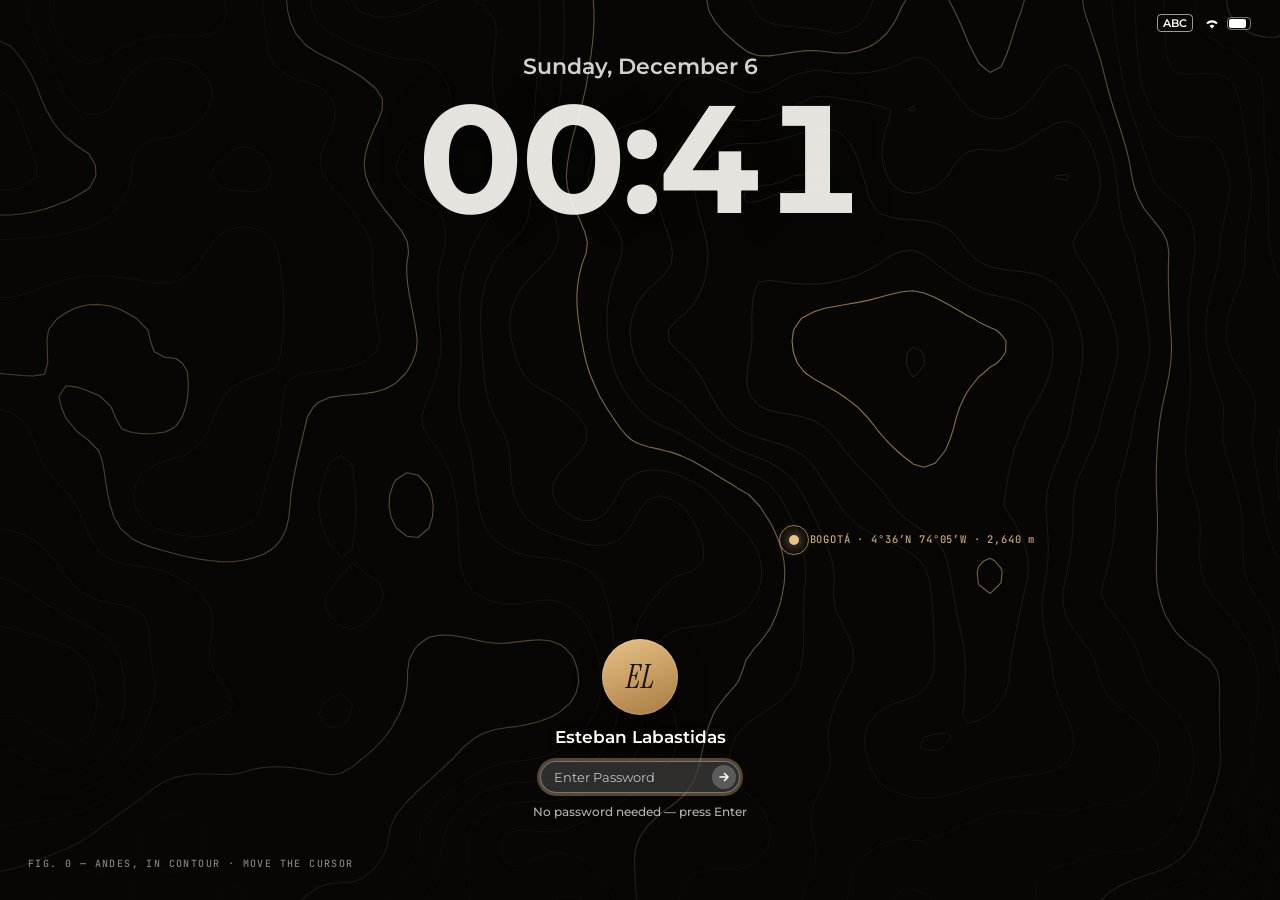
==== commit 80e1d3bb: "feat(layout): §4 work area, smart placement, breakpoints, About workArea: 12 px under the menubar, 1" ====
--- a/index.html
+++ b/index.html
@@ -74,6 +74,12 @@
         <a data-cv href="assets/docs/CV_Esteban_Labastidas.pdf" target="_blank" rel="noopener">Download CV <kbd>PDF</kbd></a>
         <hr><button data-spot>Search… <kbd>⌘K</kbd></button>
         <hr><button data-closeall>Close all windows</button>
+        <hr><small class="mh">Window</small>
+        <button data-win="min">Minimize <kbd>⌥M</kbd></button>
+        <button data-win="zoom">Zoom</button>
+        <button data-win="cycle">Cycle windows <kbd>⌥`</kbd></button>
+        <button data-tile>Arrange windows</button>
+        <button data-win="close">Close window <kbd>⌥W</kbd></button>
         <hr><button data-lock>Lock Screen <kbd>⌃⌘Q</kbd></button>
       </div>
     </div>
--- a/css/os.css
+++ b/css/os.css
@@ -88,7 +88,7 @@
   padding-left:max(14px, env(safe-area-inset-left,0px));padding-right:max(14px, env(safe-area-inset-right,0px));padding-top:env(safe-area-inset-top,0px);box-sizing:content-box;
   background:rgba(20,18,15,.55);backdrop-filter:blur(var(--blur-bar)) saturate(1.6);-webkit-backdrop-filter:blur(var(--blur-bar)) saturate(1.6);font-size:13px;font-weight:500}
 .menubar .l,.menubar .r{display:flex;align-items:center;gap:2px;white-space:nowrap}
-.mb{background:none;border:0;padding:3px 9px;border-radius:5px;cursor:default;position:relative}
+.mb{background:none;border:0;padding:3px 8px;border-radius:5px;cursor:default;position:relative}
 .mb:hover,.mb.open{background:rgba(255,255,255,.12)}
 .mb.logo{font-family:var(--display);font-style:italic;font-size:17px;line-height:1;padding:2px 10px;color:var(--amber-hi)}
 .mb.logo .menu{font:400 13px/1.5 var(--ui);color:var(--text)}
@@ -99,15 +99,18 @@
 .menu a:hover,.menu button:hover,.menu a:focus-visible,.menu button:focus-visible{background:var(--amber);color:var(--ink);outline:none}
 .menu kbd{font:inherit;opacity:.55}
 .menu hr{border:0;border-top:1px solid rgba(255,255,255,.1);margin:4px 6px}
-.menubar .r .st{padding:3px 8px;display:flex;align-items:center;gap:6px}
+.menu .mh{display:block;padding:2px 10px;font:600 10.5px var(--ui);letter-spacing:.06em;color:var(--text-2)}
+.menubar .r .st{padding:3px 6px;display:flex;align-items:center;gap:6px}
 .menubar .r .mkt{font:500 11.5px var(--mono);color:var(--text-2)}
 .menubar .r .mkt b{color:var(--amber-hi);font-weight:500}
 .mnav{display:flex;align-items:center;gap:0}
 .mnav .mb{font-weight:500;color:rgba(236,229,214,.86)}
 .mnav .mb.cur{font-weight:700;color:var(--text)}
 .mb.more{display:none}
-@media (max-width:1240px){ .mnav{display:none} .mb.more{display:block} }
-@media (max-width:1180px){ .menubar .r .mkt{display:none} }
+/* §4.3 breakpoints: pages in the bar from 1240 px, market figures from 1280 px, 46 px dock below 1240 */
+@media (max-width:1239px){ .mnav{display:none} .mb.more{display:block} }
+@media (max-width:1279px){ .menubar .r .mkt{display:none} }
+@media (min-width:900px) and (max-width:1239px){ .dock .dk{width:46px;height:46px} .dock .dk .tip{bottom:62px} }
 
 /* ── dock ── */
 .dock:empty{display:none}
--- a/css/apps.css
+++ b/css/apps.css
@@ -18,8 +18,16 @@
 .btn.pri:hover{background:var(--amber-hi)}
 
 /* about */
-.about{display:grid;grid-template-columns:minmax(0,300px) minmax(0,1fr);gap:28px;padding:26px 28px 28px;align-items:start}
-.pframe{position:relative;aspect-ratio:4/5;border-radius:8px;overflow:hidden;background:#0b0a08;box-shadow:0 0 0 1px var(--line)}
+/* §4.4: portrait column (~38%) stays put, only the text column scrolls */
+.about{flex:1;min-height:0;display:grid;grid-template-columns:38% minmax(0,1fr);gap:28px;padding:26px 0 0 28px}
+.about-l{min-height:0;overflow:hidden;padding-bottom:20px}
+.about-r{min-height:0;overflow:auto;padding:0 28px 28px 0}
+.pframe{position:relative;aspect-ratio:4/5;max-height:calc(100% - 46px);border-radius:8px;overflow:hidden;background:#0b0a08;box-shadow:0 0 0 1px var(--line)}
+@media (max-width:1099px){
+  .about{display:block;overflow:auto;padding:22px 24px 26px}
+  .about-l{max-width:320px;overflow:visible;padding-bottom:0} .pframe{max-height:none}
+  .about-r{overflow:visible;padding:20px 0 0}
+}
 .pframe canvas{position:absolute;inset:0;width:100%;height:100%}
 .pctl{display:flex;gap:6px;margin-top:10px}
 .about h2{margin:0;font:400 54px/.92 var(--display);letter-spacing:-.015em}
@@ -161,7 +169,7 @@
   .side{width:auto;display:flex;gap:4px;overflow-x:auto;padding:8px;border-right:0;border-bottom:1px solid rgba(0,0,0,.4)}
   .side h5{display:none} .side button{width:auto;white-space:nowrap;flex:none}
   .list,.nlist{width:auto;max-height:40%;border-right:0;border-bottom:1px solid rgba(0,0,0,.4)}
-  .about{grid-template-columns:1fr;padding:18px}
+  .about{padding:18px}
   .pframe{max-width:320px}
   .about h2{font-size:44px}
   .meta{grid-template-columns:1fr}
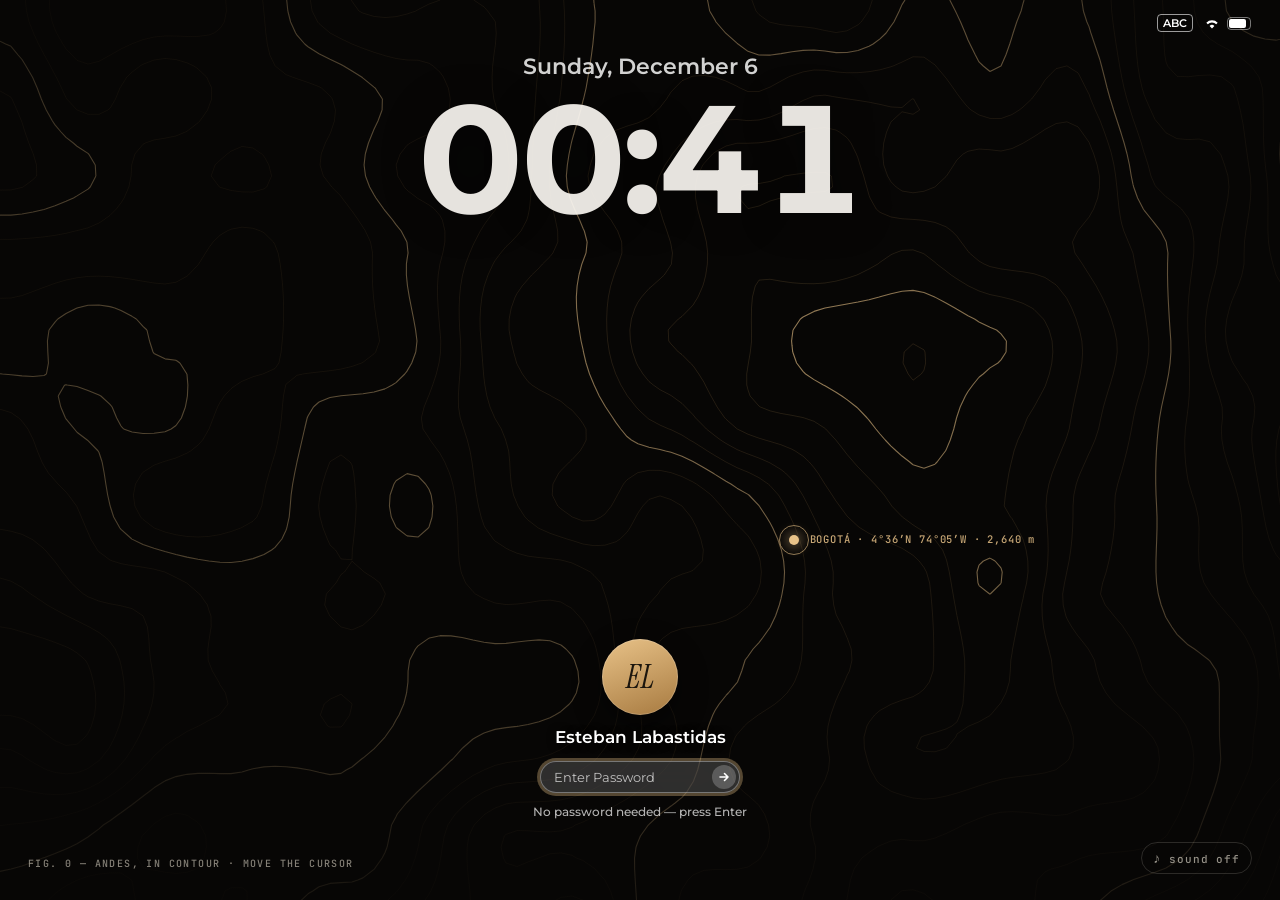
==== commit 02e9d956: "feat(audio): §5 generative background music js/audio.js — Web Audio engine, nothing plays without a " ====
--- a/index.html
+++ b/index.html
@@ -29,16 +29,18 @@
 <script defer src="js/apps/safari.js"></script>
 <script defer src="js/apps/mail.js"></script>
 <script defer src="js/apps/term.js"></script>
+<script defer src="js/apps/music.js"></script>
 <script defer src="js/portrait.js"></script>
 <script defer src="js/lock.js"></script>
+<script defer src="js/audio.js"></script>
 </head>
 <body>
 
 <div class="wall" aria-hidden="true">
   <canvas id="city"></canvas>
-  <img id="wallimg" alt="" decoding="async" fetchpriority="low"
-    srcset="assets/img/wallpaper-900.webp 900w, assets/img/wallpaper-1440.webp 1440w, assets/img/wallpaper-2560.webp 2560w"
-    sizes="100vw" src="assets/img/wallpaper.jpg">
+  <img id="wallimg" alt="" decoding="async" sizes="100vw"
+    data-srcset="assets/img/wallpaper-900.webp 900w, assets/img/wallpaper-1440.webp 1440w, assets/img/wallpaper-2560.webp 2560w"
+    data-src="assets/img/wallpaper.jpg">
   <div class="wdim"></div>
   <div class="grain" id="grain"></div>
 </div>
@@ -53,6 +55,8 @@
     <p class="lk-date" id="lkdate">—</p>
     <p class="lk-time" id="lktime">--:--</p>
   </div>
+  <script>/* fill the clock before first paint (it is the LCP element); lock.js keeps it ticking */
+  try{var n=new Date(),z='America/Bogota';document.getElementById('lktime').textContent=new Intl.DateTimeFormat('en-US',{timeZone:z,hour:'numeric',minute:'2-digit',hour12:false}).format(n).replace(/^24/,'00');document.getElementById('lkdate').textContent=new Intl.DateTimeFormat('en-US',{timeZone:z,weekday:'long',month:'long',day:'numeric'}).format(n)}catch(e){}</script>
   <form class="lk-login" id="lklogin" autocomplete="off">
     <div class="lk-ava" aria-hidden="true">EL</div>
     <p class="lk-name">Esteban Labastidas</p>
@@ -64,6 +68,7 @@
     <p class="lk-hint" id="lkhint">No password needed — press Enter</p>
   </form>
   <p class="lk-cap" aria-hidden="true">fig. 0 — Andes, in contour · move the cursor</p>
+  <button class="lk-snd" id="lksnd" type="button" aria-pressed="false" aria-label="Music when you log in"><b aria-hidden="true">♪</b> <span>sound off</span></button>
 </div>
 
 <header class="menubar">
@@ -92,6 +97,10 @@
     <span class="st mkt" id="mbmkt"></span>
     <button class="mb st" data-spot aria-label="Search"><svg width="14" height="14" viewBox="0 0 14 14" aria-hidden="true"><circle cx="6" cy="6" r="4.5" fill="none" stroke="currentColor" stroke-width="1.5"/><path d="M9.5 9.5 13 13" stroke="currentColor" stroke-width="1.5" stroke-linecap="round"/></svg></button>
     <span class="st" aria-hidden="true"><svg width="16" height="12" viewBox="0 0 16 12"><path d="M8 11.5 5.6 9a3.4 3.4 0 0 1 4.8 0L8 11.5Zm-4.2-4.3L2.3 5.7a8 8 0 0 1 11.4 0l-1.5 1.5a5.9 5.9 0 0 0-8.4 0Z" fill="currentColor"/></svg></span>
+    <span class="sndw">
+      <button class="mb st snd" id="snd" aria-label="Play music" aria-pressed="false" title="Music — click to play/pause, right-click or hold for volume"><svg width="17" height="14" viewBox="0 0 17 14" aria-hidden="true"><path d="M1.5 5h3l4-3.5v11l-4-3.5h-3z" fill="currentColor"/><path class="w1" d="M11 4.5a3.5 3.5 0 0 1 0 5" fill="none" stroke="currentColor" stroke-width="1.4" stroke-linecap="round"/><path class="w2" d="M13 2.5a6.5 6.5 0 0 1 0 9" fill="none" stroke="currentColor" stroke-width="1.4" stroke-linecap="round"/></svg></button>
+      <span class="menu sndpop" id="sndpop" hidden><label for="sndvol">Volume</label><input id="sndvol" type="range" min="0" max="100"></span>
+    </span>
     <span class="st" id="clock">—</span>
   </div>
 </header>
--- a/css/os.css
+++ b/css/os.css
@@ -47,7 +47,9 @@
 .wcap a:hover{color:rgba(255,255,255,.75)}
 
 /* ── login: macOS-style, over generative contours of the Andes ── */
-.unlocked .lock{display:none}
+.unlocked .lock:not(.up){display:none}
+/* behind the login nothing is visible: skip its layout and the fonts it would request */
+html:not(.unlocked) :is(.menubar,.dock,.home,.hint,.wcap){display:none}
 .lock{position:fixed;inset:0;z-index:9999;background:#070605;overflow:hidden;color:#fff;user-select:none;outline:none;
   transition:opacity .7s ease, transform .8s cubic-bezier(.2,.8,.2,1), filter .7s}
 .lock.up{transform:scale(1.08);opacity:0;filter:blur(8px);pointer-events:none}
@@ -81,6 +83,11 @@
 .lk-pw button:hover{background:rgba(255,255,255,.35)}
 .lk-pw button:focus-visible{outline:2px solid var(--amber-hi)}
 .lk-hint{margin:2px 0 0;font:500 11.5px var(--ui);color:rgba(255,255,255,.7)}
+.lk-snd{all:unset;position:absolute;z-index:2;right:max(28px, env(safe-area-inset-right,0px));bottom:calc(26px + env(safe-area-inset-bottom,0px));cursor:pointer;
+  padding:6px 11px;border-radius:99px;font:500 11px var(--mono);letter-spacing:.08em;color:rgba(236,229,214,.62);border:1px solid rgba(236,229,214,.16);transition:color .2s,border-color .2s}
+.lk-snd b{font:400 14px var(--ui)}
+.lk-snd:hover,.lk-snd[aria-pressed="true"]{color:var(--amber-hi);border-color:rgba(232,194,136,.5)}
+.lk-snd:focus-visible{outline:2px solid var(--amber-hi);outline-offset:2px}
 @media (max-width:899px){ .lk-cap{display:none} }
 
 /* ── menubar ── */
@@ -102,6 +109,15 @@
 .menu .mh{display:block;padding:2px 10px;font:600 10.5px var(--ui);letter-spacing:.06em;color:var(--text-2)}
 .menubar .r .st{padding:3px 6px;display:flex;align-items:center;gap:6px}
 .menubar .r .mkt{font:500 11.5px var(--mono);color:var(--text-2)}
+/* music: speaker toggle (waves only while playing; amber dot = it was on last visit) */
+.sndw{position:relative;display:flex}
+.snd{position:relative}
+.snd .w1,.snd .w2{opacity:0;transition:opacity .2s}
+.snd.on .w1,.snd.on .w2{opacity:1}
+.snd.invite::after{content:"";position:absolute;right:3px;top:3px;width:6px;height:6px;border-radius:50%;background:var(--amber-hi);box-shadow:0 0 6px var(--amber-hi)}
+.sndpop{display:block;left:auto;right:0;min-width:200px;padding:10px 12px;font:500 11.5px var(--ui)}
+.sndpop label{display:block;margin-bottom:6px;color:var(--text-2)}
+.sndpop input{width:100%;accent-color:var(--amber)}
 .menubar .r .mkt b{color:var(--amber-hi);font-weight:500}
 .mnav{display:flex;align-items:center;gap:0}
 .mnav .mb{font-weight:500;color:rgba(236,229,214,.86)}
@@ -146,6 +162,7 @@
 .i-mail{background:linear-gradient(160deg,#5aa0ff,#1f5fd6)}
 .i-term{background:linear-gradient(160deg,#2a2a2a,#0e0e0e)}
 .i-mkt{background:linear-gradient(160deg,#1d1a16,#000)}
+.i-music{background:linear-gradient(160deg,#b04a56,#c79a5e)}
 
 /* ── windows ── */
 #wins{position:fixed;inset:28px 0 0 0;z-index:10;pointer-events:none}
--- a/css/apps.css
+++ b/css/apps.css
@@ -163,6 +163,18 @@
 .term .p{color:var(--amber)} .term .k{color:var(--amber-hi)} .term .m{color:var(--text-2)}
 .term .in{display:flex;gap:8px} .term input{all:unset;flex:1;caret-color:var(--amber);min-width:0}
 
+/* music */
+.mus{flex:1;min-height:0;overflow:auto;display:grid;align-content:start;gap:14px;padding:18px 18px 20px}
+.mus-cover{position:relative;aspect-ratio:1;max-height:320px;border-radius:10px;overflow:hidden;box-shadow:0 0 0 1px var(--line),0 18px 40px rgba(0,0,0,.45)}
+.mus-cover canvas{position:absolute;inset:0;width:100%;height:100%;display:block}
+.mus-meta{display:grid;gap:2px}
+.mus-meta b{font:400 24px/1.1 var(--display)}
+.mus-meta small{font:500 10.5px var(--mono);letter-spacing:.1em;text-transform:uppercase;color:var(--text-2)}
+.mus-ctl{display:flex;align-items:center;gap:8px}
+.mus-play{min-width:92px;justify-content:center}
+.mus-vol{flex:1;display:flex} .mus-vol input{width:100%;accent-color:var(--amber)}
+.mus-note{margin:0;font-size:11.5px;line-height:1.5;color:var(--text-2)}
+
 /* ── phone ── */
 @media (max-width:899px){
   .wb{flex-direction:column}
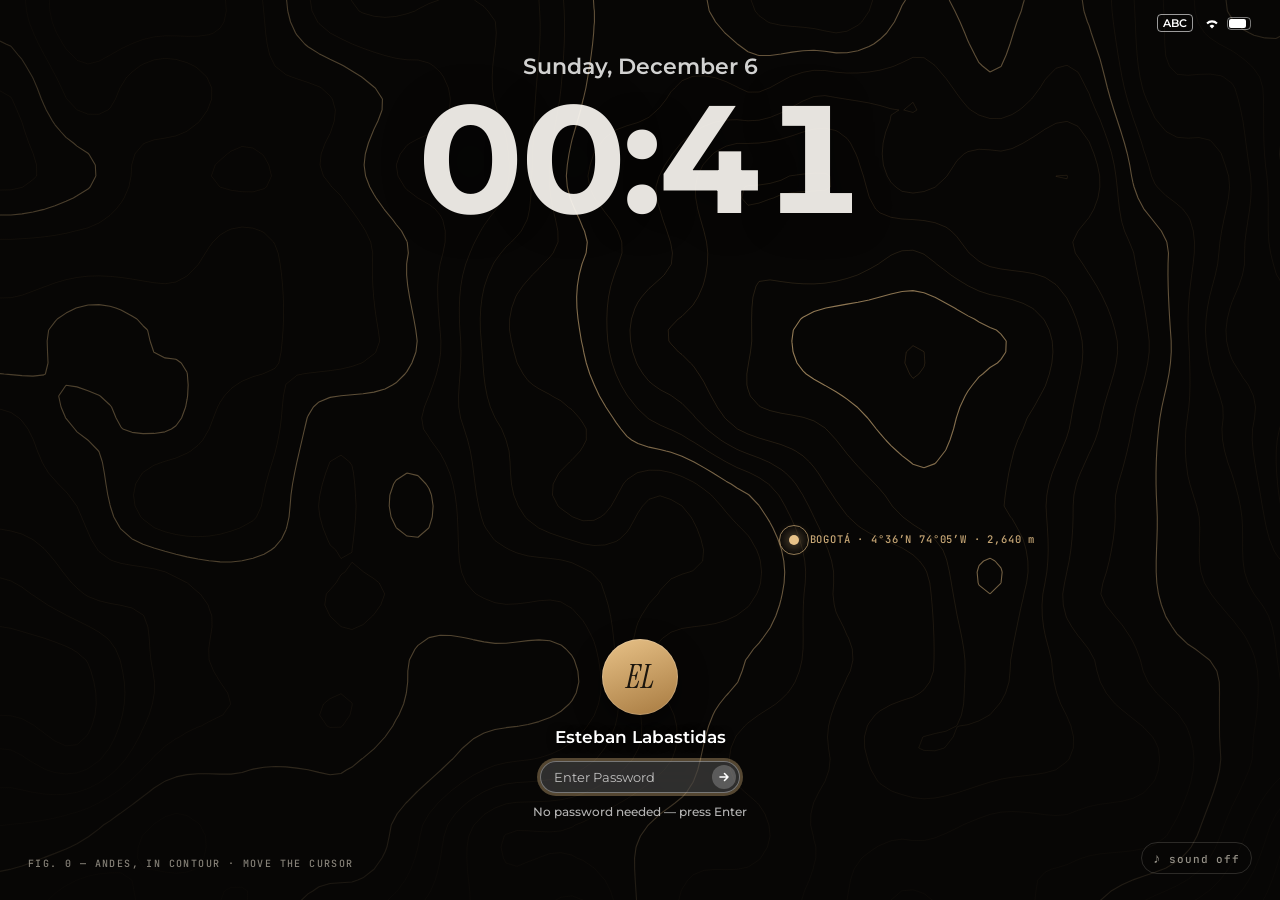
==== commit f17c6b7e: "feat: §6 SEO, social card, noscript and accessibility SEO/social: canonical, Open Graph and Twitter " ====
--- a/index.html
+++ b/index.html
@@ -6,11 +6,27 @@
 <title>Esteban Labastidas</title>
 <meta name="description" content="Esteban Labastidas — economist, banker, builder. Strategy & Investor Relations at Grupo Aval, inflation forecasting research and projects, as a macOS-style desktop.">
 <meta name="theme-color" content="#0b0a08">
+<link rel="canonical" href="https://stebandido77.github.io/estebanlabastidas.github.io/">
+<meta property="og:type" content="website">
+<meta property="og:site_name" content="Esteban Labastidas">
+<meta property="og:title" content="Esteban Labastidas — Economist · Banker · Builder">
+<meta property="og:description" content="Strategy & Investor Relations at Grupo Aval. Inflation forecasting research, banking and markets projects, and writing about Colombia — as a macOS-style desktop.">
+<meta property="og:url" content="https://stebandido77.github.io/estebanlabastidas.github.io/">
+<meta property="og:image" content="https://stebandido77.github.io/estebanlabastidas.github.io/assets/img/og.jpg">
+<meta property="og:image:width" content="1200">
+<meta property="og:image:height" content="630">
+<meta property="og:image:alt" content="Esteban Labastidas — Economist · Banker · Builder, over a black and white photo of Bogotá">
+<meta property="og:locale" content="en_US">
+<meta name="twitter:card" content="summary_large_image">
+<meta name="twitter:creator" content="@Stbandido_">
+<meta name="twitter:title" content="Esteban Labastidas — Economist · Banker · Builder">
+<meta name="twitter:description" content="Strategy & Investor Relations at Grupo Aval. Inflation forecasting research, projects and writing about Colombia.">
+<meta name="twitter:image" content="https://stebandido77.github.io/estebanlabastidas.github.io/assets/img/og.jpg">
 <link rel="icon" href="data:image/svg+xml,%3Csvg xmlns=%22http://www.w3.org/2000/svg%22 viewBox=%220 0 64 64%22%3E%3Crect width=%2264%22 height=%2264%22 rx=%2215%22 fill=%22%23c79a5e%22/%3E%3Ctext x=%2232%22 y=%2243%22 text-anchor=%22middle%22 font-family=%22Georgia,serif%22 font-style=%22italic%22 font-size=%2230%22 fill=%22%231b150d%22%3EEL%3C/text%3E%3C/svg%3E">
 <link rel="preconnect" href="https://fonts.googleapis.com">
 <link rel="preconnect" href="https://fonts.gstatic.com" crossorigin>
 <link rel="preload" as="style" href="https://fonts.googleapis.com/css2?family=Instrument+Serif:ital@0;1&family=Montserrat:wght@400;500;600;700&family=JetBrains+Mono:wght@400;500&family=Archivo:wdth,wght@100..125,400..700&display=swap" onload="this.onload=null;this.rel='stylesheet'">
-<noscript><link rel="stylesheet" href="https://fonts.googleapis.com/css2?family=Instrument+Serif:ital@0;1&family=Montserrat:wght@400;500;600;700&family=JetBrains+Mono:wght@400;500&family=Archivo:wdth,wght@100..125,400..700&display=swap"></noscript>
+<noscript><style>.lock,.dock,.mnav,.mb.more,.hint{display:none!important}.home{display:none!important}</style><link rel="stylesheet" href="https://fonts.googleapis.com/css2?family=Instrument+Serif:ital@0;1&family=Montserrat:wght@400;500;600;700&family=JetBrains+Mono:wght@400;500&family=Archivo:wdth,wght@100..125,400..700&display=swap"></noscript>
 <link rel="preload" as="image" href="assets/img/portrait.jpg" media="(min-width:900px)">
 <script>try{if(sessionStorage.getItem('eos.unlocked'))document.documentElement.classList.add('unlocked')}catch(e){}</script>
 <link rel="stylesheet" href="css/os.css">
@@ -44,7 +60,6 @@
   <div class="wdim"></div>
   <div class="grain" id="grain"></div>
 </div>
-<p class="wcap">Bogotá · black &amp; white<br>Photo <a href="https://commons.wikimedia.org/wiki/File:Bogot%C3%A1,_Monserrate,_2023-06_CN-02.jpg" target="_blank" rel="noopener">© Steffen Schmitz</a> · <a href="https://creativecommons.org/licenses/by-sa/4.0/" target="_blank" rel="noopener">CC BY-SA 4.0</a></p>
 
 <div class="lock" id="lock" role="dialog" aria-modal="true" aria-label="Login screen. Press Enter to open." tabindex="-1">
   <canvas id="topo" aria-hidden="true"></canvas>
@@ -68,7 +83,7 @@
     <p class="lk-hint" id="lkhint">No password needed — press Enter</p>
   </form>
   <p class="lk-cap" aria-hidden="true">fig. 0 — Andes, in contour · move the cursor</p>
-  <button class="lk-snd" id="lksnd" type="button" aria-pressed="false" aria-label="Music when you log in"><b aria-hidden="true">♪</b> <span>sound off</span></button>
+  <button class="lk-snd" id="lksnd" type="button" aria-pressed="false" title="Play music when you log in"><b aria-hidden="true">♪</b> <span>sound off</span></button>
 </div>
 
 <header class="menubar">
@@ -107,7 +122,24 @@
 
 <main id="wins"></main>
 
-<div class="home" aria-label="Home screen">
+<noscript>
+  <article class="nojs">
+    <h1>Esteban Labastidas</h1>
+    <p class="nojs-k">Economist · Banker · Builder — Bogotá</p>
+    <p>Analyst in Strategy &amp; Investor Relations at Grupo Aval. M.Sc. Applied Economics at Universidad de los Andes; B.S. Industrial Engineering &amp; B.A. Economics at Pontificia Universidad Javeriana. Research on inflation forecasting in Colombia (Bayesian and density forecasts, TVP-BVAR-SV, a hybrid early-warning system on SSRN), banking and capital-markets projects, and public writing on Colombian economics.</p>
+    <p>This site is an interactive desktop and needs JavaScript. Everything is also here:</p>
+    <ul>
+      <li><a href="assets/docs/CV_Esteban_Labastidas.pdf">CV (PDF)</a></li>
+      <li><a href="https://www.linkedin.com/in/esteban-labastidas-cmsa%C2%AE-8272a019a/">LinkedIn</a></li>
+      <li><a href="https://github.com/Stebandido77">GitHub</a></li>
+      <li><a href="https://papers.ssrn.com/sol3/papers.cfm?abstract_id=6625578">Working paper on SSRN</a></li>
+      <li><a href="mailto:estebanlabastidasm@javeriana.edu.co">estebanlabastidasm@javeriana.edu.co</a></li>
+      <li><a href="classic/">The classic notebook</a> (the previous, scrolling version of this site)</li>
+    </ul>
+  </article>
+</noscript>
+
+<section class="home" aria-label="Home screen">
   <div class="hstat"><span id="hclock">—</span><span style="display:flex;gap:6px;align-items:center" aria-hidden="true"><svg width="16" height="12" viewBox="0 0 16 12"><path d="M8 11.5 5.6 9a3.4 3.4 0 0 1 4.8 0L8 11.5Zm-4.2-4.3L2.3 5.7a8 8 0 0 1 11.4 0l-1.5 1.5a5.9 5.9 0 0 0-8.4 0Z" fill="currentColor"/></svg><svg width="25" height="12" viewBox="0 0 27 13"><rect x=".5" y=".5" width="23" height="12" rx="3.5" fill="none" stroke="currentColor" opacity=".5"/><rect x="2" y="2" width="17" height="9" rx="2" fill="currentColor"/></svg></span></div>
   <div class="hwid">
     <h2>Esteban<br><em>Labastidas</em></h2>
@@ -115,11 +147,14 @@
     <div class="mk" id="hmkt"></div>
   </div>
   <div class="apps" id="happs"></div>
-</div>
+</section>
 
 <nav class="dock" id="dock" aria-label="Dock"></nav>
 
+<footer>
+<p class="wcap">Bogotá · black &amp; white<br>Photo <a href="https://commons.wikimedia.org/wiki/File:Bogot%C3%A1,_Monserrate,_2023-06_CN-02.jpg" target="_blank" rel="noopener">© Steffen Schmitz</a> · <a href="https://creativecommons.org/licenses/by-sa/4.0/" target="_blank" rel="noopener">CC BY-SA 4.0</a></p>
 <div class="hint" id="hint">Every page is in the menu bar and the Dock · search with <kbd>⌘K</kbd></div>
+</footer>
 
 <div class="spot" id="spot" role="dialog" aria-modal="true" aria-label="Search">
   <div class="box">
--- a/css/os.css
+++ b/css/os.css
@@ -148,7 +148,7 @@
 /* app icons (squircles) */
 .ic{display:grid;place-items:center;border-radius:23%;position:relative;overflow:hidden;box-shadow:0 1px 0 rgba(255,255,255,.18) inset,0 6px 14px rgba(0,0,0,.35)}
 .ic::after{content:"";position:absolute;inset:0;background:linear-gradient(180deg,rgba(255,255,255,.18),transparent 45%)}
-.ic svg{position:relative;z-index:1;width:58%;height:58%}
+.ic svg,.ic img{position:relative;z-index:1;width:58%;height:58%}
 .ic .t{position:relative;z-index:1;font-family:var(--display);font-style:italic;line-height:1}
 .ic .t::before{content:attr(data-t)}   /* glyph via CSS so it does not leak into the button's accessible name */
 .i-about{background:linear-gradient(160deg,#e3c08a,#a77a40)}
@@ -166,6 +166,7 @@
 
 /* ── windows ── */
 #wins{position:fixed;inset:28px 0 0 0;z-index:10;pointer-events:none}
+.win:focus-visible{outline-offset:-2px}
 .win{position:absolute;left:0;top:0;transform-origin:0 0;pointer-events:auto;display:flex;flex-direction:column;border-radius:12px;overflow:hidden;min-width:320px;min-height:220px;
   background:rgba(26,24,21,.96);border:1px solid rgba(255,255,255,.1);box-shadow:0 0 0 .5px rgba(0,0,0,.8),0 28px 80px rgba(0,0,0,.55)}
 /* only the front window pays for backdrop blur; the rest are opaque */
@@ -210,6 +211,10 @@
 .mk small{font:500 10px var(--mono);color:var(--text-2);letter-spacing:.06em}
 .mk b{font:600 21px/1 var(--wide);letter-spacing:-.02em;font-variant-numeric:tabular-nums}
 .mk em{font:500 10px var(--mono);font-style:normal;color:var(--amber-hi)}
+
+/* no JavaScript: a plain card with the essentials (index.html <noscript>) */
+.nojs{position:fixed;z-index:20;inset:60px 16px auto;margin:0 auto;max-width:620px;padding:28px 30px;border-radius:14px;background:rgba(20,18,15,.94);border:1px solid var(--line);font-size:14px;line-height:1.6}
+.nojs h1{margin:0;font:400 48px/1 var(--display)} .nojs-k{margin:8px 0 16px;color:var(--amber-hi)} .nojs a{color:var(--amber-hi)}
 
 /* ── phone: iOS home screen ── */
 .home{display:none}
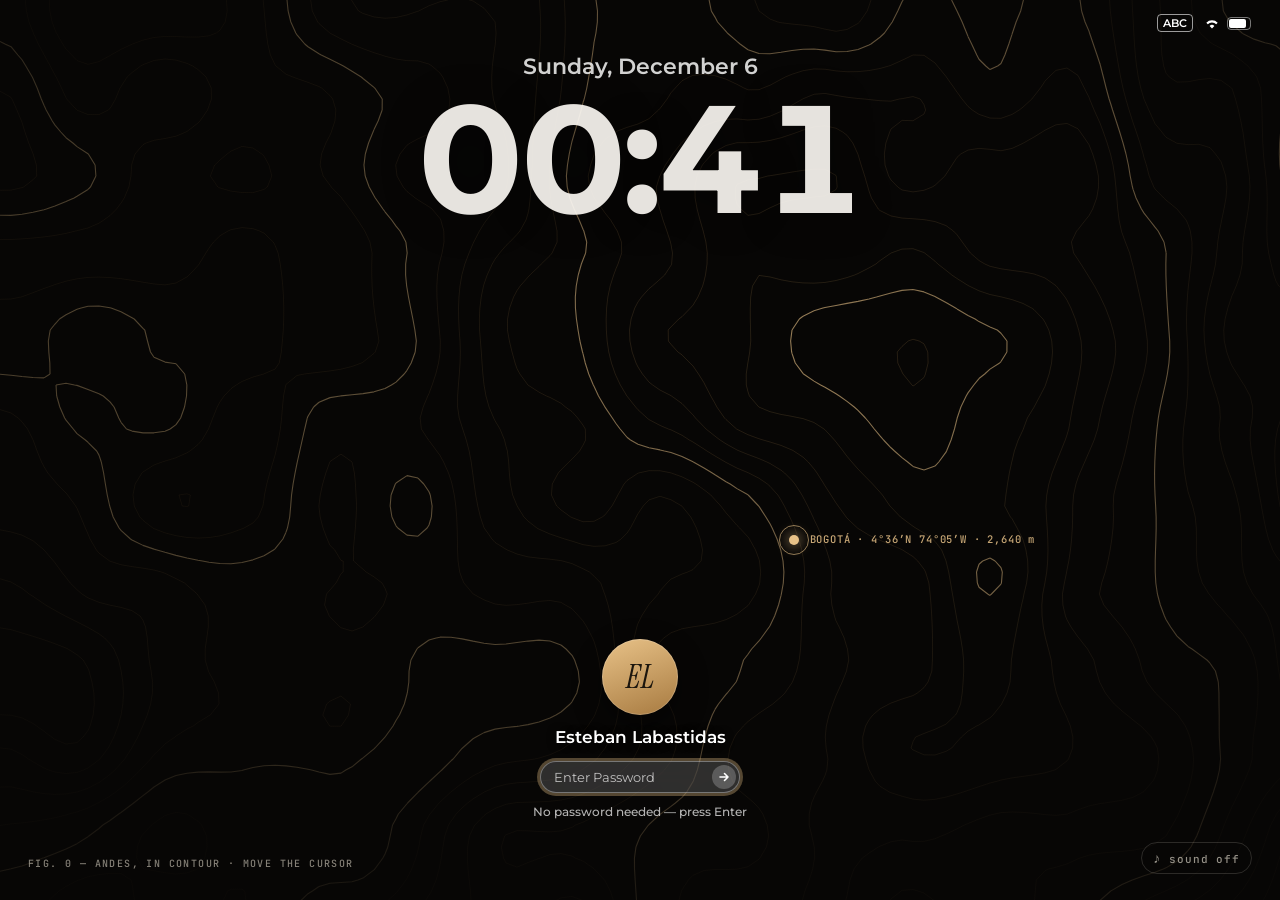
==== commit f5ea805a: "docs: §7 README in Spanish + acceptance QA README (es): local preview, editing content (every key in" ====
--- a/index.html
+++ b/index.html
@@ -143,7 +143,7 @@
   <div class="hstat"><span id="hclock">—</span><span style="display:flex;gap:6px;align-items:center" aria-hidden="true"><svg width="16" height="12" viewBox="0 0 16 12"><path d="M8 11.5 5.6 9a3.4 3.4 0 0 1 4.8 0L8 11.5Zm-4.2-4.3L2.3 5.7a8 8 0 0 1 11.4 0l-1.5 1.5a5.9 5.9 0 0 0-8.4 0Z" fill="currentColor"/></svg><svg width="25" height="12" viewBox="0 0 27 13"><rect x=".5" y=".5" width="23" height="12" rx="3.5" fill="none" stroke="currentColor" opacity=".5"/><rect x="2" y="2" width="17" height="9" rx="2" fill="currentColor"/></svg></span></div>
   <div class="hwid">
     <h2>Esteban<br><em>Labastidas</em></h2>
-    <p>Economist · banker · builder. Strategy &amp; Investor Relations at Grupo Aval, Bogotá.</p>
+    <p id="htag"></p>
     <div class="mk" id="hmkt"></div>
   </div>
   <div class="apps" id="happs"></div>
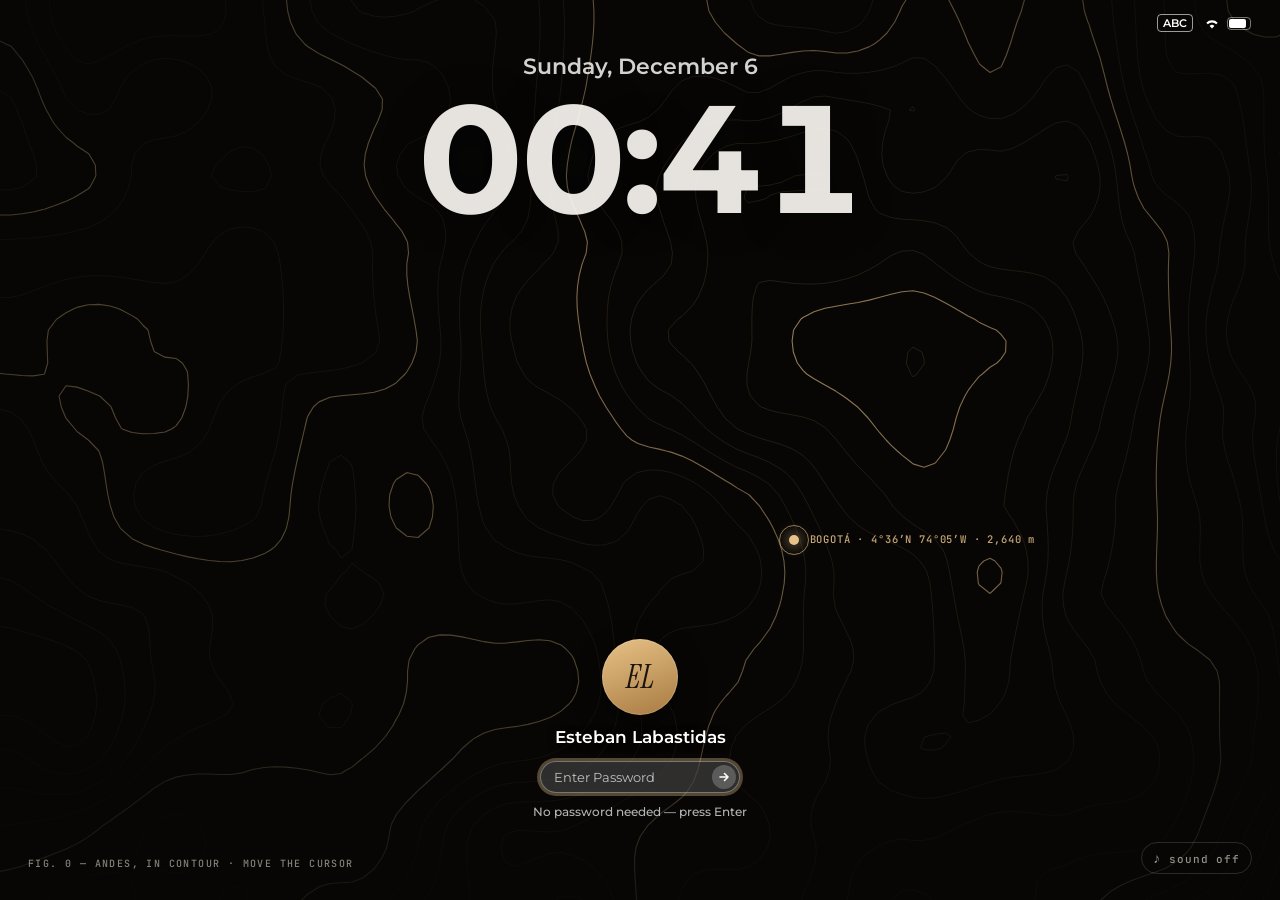
==== commit 9e03ed62: "feat(elia): chat app with default right-column placement, Mail prefill and Terminal commands EL·IA o" ====
--- a/index.html
+++ b/index.html
@@ -45,6 +45,8 @@
 <script defer src="js/apps/safari.js"></script>
 <script defer src="js/apps/mail.js"></script>
 <script defer src="js/apps/term.js"></script>
+<script defer src="js/elia-net.js"></script>
+<script defer src="js/apps/elia.js"></script>
 <script defer src="js/apps/music.js"></script>
 <script defer src="js/portrait.js"></script>
 <script defer src="js/lock.js"></script>
--- a/css/os.css
+++ b/css/os.css
@@ -160,6 +160,7 @@
 .i-act{background:linear-gradient(160deg,#c45a63,#7d2a34)}
 .i-safari{background:linear-gradient(160deg,#e9eef7,#bfcbe0)}
 .i-mail{background:linear-gradient(160deg,#5aa0ff,#1f5fd6)}
+.i-elia{background:linear-gradient(160deg,#d8a866,#7a4a1c)}
 .i-term{background:linear-gradient(160deg,#2a2a2a,#0e0e0e)}
 .i-mkt{background:linear-gradient(160deg,#1d1a16,#000)}
 .i-music{background:linear-gradient(160deg,#b04a56,#c79a5e)}
@@ -233,7 +234,9 @@
   .dock .dk{width:58px;height:58px} .dock .dk:hover{transform:none} .dock .tip{display:none}
   .dock .dk.mobhide,.dock .sep{display:none}
   #wins{inset:0;z-index:20}
-  .win,.win.front{width:100%!important;height:100%!important;border-radius:0;border:0;padding-top:env(safe-area-inset-top,0px);background:rgba(20,18,15,.97);backdrop-filter:none;-webkit-backdrop-filter:none}
+  /* a full-screen app is fully opaque and the home screen behind it is hidden */
+  .win,.win.front,.win:not(.front){width:100%!important;height:100%!important;border-radius:0;border:0;padding-top:env(safe-area-inset-top,0px);background:#14120f;backdrop-filter:none;-webkit-backdrop-filter:none;filter:none}
+  body.app-open .home{visibility:hidden}
   .rz{display:none}
   .lights{display:none}
   .tb .back{display:inline-flex;all:unset;color:var(--amber-hi);font-size:15px;font-weight:500;cursor:pointer;padding:6px 0}
--- a/css/apps.css
+++ b/css/apps.css
@@ -111,7 +111,10 @@
 .pgrid button:focus-visible{outline:2px solid var(--amber);outline-offset:-2px}
 .pgrid img{width:100%;height:100%;object-fit:cover;transition:transform .5s}
 .pgrid button:hover img{transform:scale(1.04)}
-.pgrid button span{position:absolute;left:0;right:0;bottom:0;padding:24px 12px 10px;background:linear-gradient(transparent,rgba(0,0,0,.75));font:400 17px/1.15 var(--display)}
+.pgrid button span{position:absolute;left:0;right:0;bottom:0;padding:30px 12px 10px;background:linear-gradient(rgba(0,0,0,0),rgba(0,0,0,.82) 55%);font:400 17px/1.15 var(--display);text-shadow:0 1px 3px rgba(0,0,0,.6)}
+/* up to four plates: the grid fits the window, so every caption is visible without scrolling */
+.pgrid.fit{height:100%;min-height:340px;grid-template-rows:repeat(2,minmax(0,1fr))}
+.pgrid.fit button{aspect-ratio:auto;min-height:0}
 .pview{flex:1;display:flex;flex-direction:column;min-height:0;background:#000}
 .pview .im{flex:1;min-height:0;display:grid;place-items:center;padding:10px}
 .pview img{max-width:100%;max-height:100%;object-fit:contain}
@@ -123,11 +126,11 @@
 /* markets */
 .mkchart{flex:1;position:relative;min-width:0;min-height:260px;background:#070605}
 .mkchart canvas{position:absolute;inset:0;width:100%;height:100%}
-.mkside{flex:none;width:200px;border-left:1px solid rgba(0,0,0,.5);background:#0b0a08;padding:14px 14px 16px;overflow:auto;font-family:var(--mono)}
-.mkside h5{margin:0 0 10px;font:600 10px var(--mono);letter-spacing:.14em;color:#f2a24a}
-.mkside div{padding:8px 0;border-top:1px solid rgba(242,162,74,.15);display:grid;gap:2px}
-.mkside span{font-size:10.5px;color:var(--text-2)} .mkside b{font-size:17px;font-weight:500;color:var(--text)} .mkside em{font-style:normal;font-size:10px;color:#f2a24a}
-.mkside p{margin:12px 0 0;font:400 11px/1.5 var(--ui);color:var(--text-2)}
+.mkside{flex:none;width:200px;border-left:1px solid rgba(0,0,0,.5);background:#0b0a08;padding:12px 14px 12px;overflow:auto;font-family:var(--mono)}
+.mkside h5{margin:0 0 6px;font:600 10px var(--mono);letter-spacing:.14em;color:#f2a24a}
+.mkside div{padding:6px 0;border-top:1px solid rgba(242,162,74,.15);display:grid;gap:2px}
+.mkside span{font-size:10.5px;color:var(--text-2)} .mkside b{font-size:16px;font-weight:500;color:var(--text)} .mkside em{font-style:normal;font-size:10px;color:#f2a24a}
+.mkside p{margin:8px 0 0;font:400 11px/1.4 var(--ui);color:var(--text-2)}
 
 /* activity */
 .tl{padding:22px 26px 30px;max-width:720px}
@@ -157,6 +160,37 @@
 .mail textarea{flex:1;padding:16px 18px;line-height:1.6;white-space:pre-wrap}
 .mail .foot{display:flex;flex-wrap:wrap;gap:8px;align-items:center;justify-content:space-between;padding:12px 18px;border-top:1px solid var(--line)}
 .mail .foot small{color:var(--text-2);max-width:46ch}
+
+/* EL·IA */
+.elia{flex:1;min-height:0;display:flex;flex-direction:column;container-type:size}
+.elia-log{flex:1;padding:16px 18px 8px;display:flex;flex-direction:column;gap:10px}
+.elia .msg{max-width:88%;padding:9px 13px;border-radius:14px;line-height:1.55;animation:elia-in .18s ease-out}
+.elia .msg p{margin:0} .elia .msg p+p,.elia .msg ul{margin:6px 0 0} .elia .msg ul{padding-left:18px}
+.elia .msg a{color:var(--amber-hi)}
+.elia .msg.bot{align-self:flex-start;background:rgba(255,255,255,.07);border:1px solid var(--line);border-bottom-left-radius:5px}
+.elia .msg.me{align-self:flex-end;background:var(--amber);color:var(--ink);border-bottom-right-radius:5px}
+.elia .acts{display:flex;flex-wrap:wrap;gap:6px;margin-top:9px}
+.elia .acts .btn{text-decoration:none}
+.elia .dots{color:var(--text-2)}
+.elia .err{color:#f0a0a8;margin-top:6px}
+.elia-chips{display:flex;gap:6px;padding:6px 18px;overflow-x:auto;scrollbar-width:none;
+  -webkit-mask-image:linear-gradient(90deg,#000 calc(100% - 28px),transparent);mask-image:linear-gradient(90deg,#000 calc(100% - 28px),transparent)}
+.elia-chips::-webkit-scrollbar{display:none}
+.elia .chip{all:unset;flex:none;padding:5px 11px;border-radius:999px;border:1px solid rgba(199,154,94,.45);color:var(--amber-hi);font-size:12px;cursor:default}
+.elia .chip:hover{background:rgba(199,154,94,.14)}
+.elia .chip:focus-visible{outline:2px solid var(--amber);outline-offset:2px}
+.elia-in{display:flex;gap:8px;padding:10px 18px;border-top:1px solid var(--line)}
+.elia-in input{all:unset;flex:1;min-width:0;padding:7px 12px;border-radius:9px;background:rgba(255,255,255,.06);border:1px solid var(--line);color:var(--text)}
+.elia-in input:focus-visible{outline:2px solid var(--amber);outline-offset:1px}
+.elia-in input::placeholder{color:var(--text-3)}
+.elia-note{margin:0;padding:0 18px 10px;font-size:11px;color:var(--text-2)}
+.elia-form{display:grid;gap:8px;margin-top:10px}
+.elia-form label{display:grid;gap:4px;font-size:12px;color:var(--text-2)}
+.elia-form textarea,.elia-form input{all:unset;padding:7px 10px;border-radius:8px;background:rgba(0,0,0,.25);border:1px solid var(--line);color:var(--text);font-size:13px;white-space:pre-wrap}
+.elia-form textarea:focus-visible,.elia-form input:focus-visible{outline:2px solid var(--amber);outline-offset:1px}
+@keyframes elia-in{from{opacity:0;transform:translateY(4px)}}
+@container (max-height:380px){ .elia-note{display:none} .elia-log{padding-top:10px} }
+@media (max-width:899px){ .elia-in input{font-size:16px} .elia-note{padding-bottom:calc(10px + env(safe-area-inset-bottom,0px))} }   /* iOS: < 16 px hace zoom al enfocar */
 
 /* terminal */
 .term{flex:1;background:#0d0c0a;font:12.5px/1.6 var(--mono);padding:12px 14px;color:#d8d0c0;overflow:auto}
@@ -174,6 +208,22 @@
 .mus-play{min-width:92px;justify-content:center}
 .mus-vol{flex:1;display:flex} .mus-vol input{width:100%;accent-color:var(--amber)}
 .mus-note{margin:0;font-size:11.5px;line-height:1.5;color:var(--text-2)}
+
+/* narrow windows on the desktop (a window placed in a small gap, or resized by hand):
+   multi-pane apps fold their sidebar into a row of chips, like on the phone */
+.win{container-type:inline-size}
+@media (min-width:900px){
+  @container (max-width:719px){
+    .wb.split{display:grid;grid-template-columns:minmax(0,42%) minmax(0,1fr);grid-template-rows:auto minmax(0,1fr)}
+    .wb.split .side{grid-column:1/-1;width:auto;display:flex;gap:4px;overflow-x:auto;padding:6px 8px;border-right:0;border-bottom:1px solid rgba(0,0,0,.4)}
+    .wb.split .side h5{display:none} .wb.split .side button{width:auto;white-space:nowrap;flex:none}
+    .wb.split .list,.wb.split .nlist{width:auto}
+    .wb.split > :last-child{grid-column:auto}
+    .detail,.note{padding:16px 18px} .detail h3{font-size:24px} .note h3{font-size:20px}
+    .wb.split.nside{grid-template-columns:minmax(0,40%) minmax(0,1fr);grid-template-rows:minmax(0,1fr)}
+    .wb.split.proj{display:flex;flex-direction:column} .wb.split.proj > div:last-child{flex:1;min-height:0}
+  }
+}
 
 /* ── phone ── */
 @media (max-width:899px){
@@ -189,7 +239,7 @@
   .page{padding:28px 20px 40px}
   .job{grid-template-columns:1fr;gap:4px}
   .pill4{grid-template-columns:1fr}
-  .pgrid{grid-template-columns:1fr}
+  .pgrid,.pgrid.fit{grid-template-columns:1fr;grid-template-rows:none;height:auto} .pgrid.fit button{aspect-ratio:4/3}
   .mail .f{grid-template-columns:56px minmax(0,1fr) auto}
   .kicker{letter-spacing:.18em;flex-wrap:wrap} .kicker::after{display:none}
   .mkside{width:auto;border-left:0;border-top:1px solid rgba(0,0,0,.5)}
